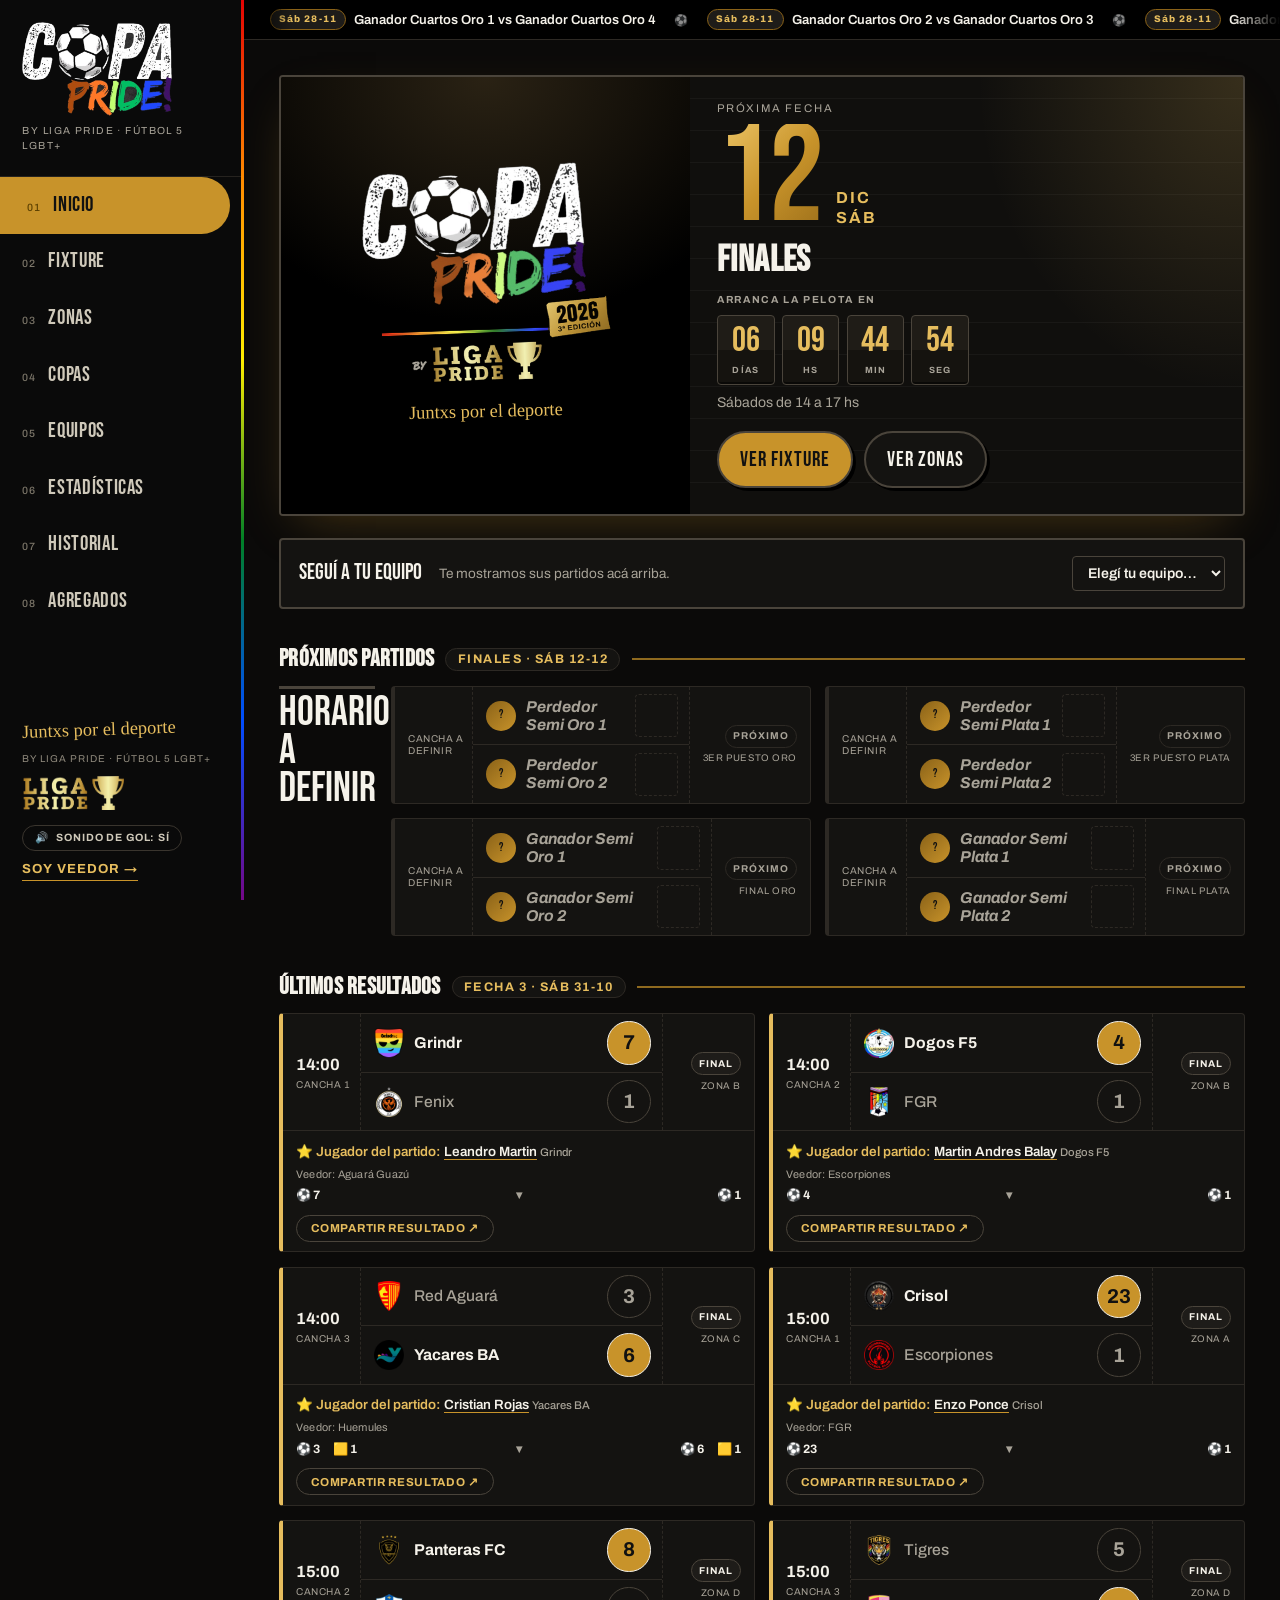
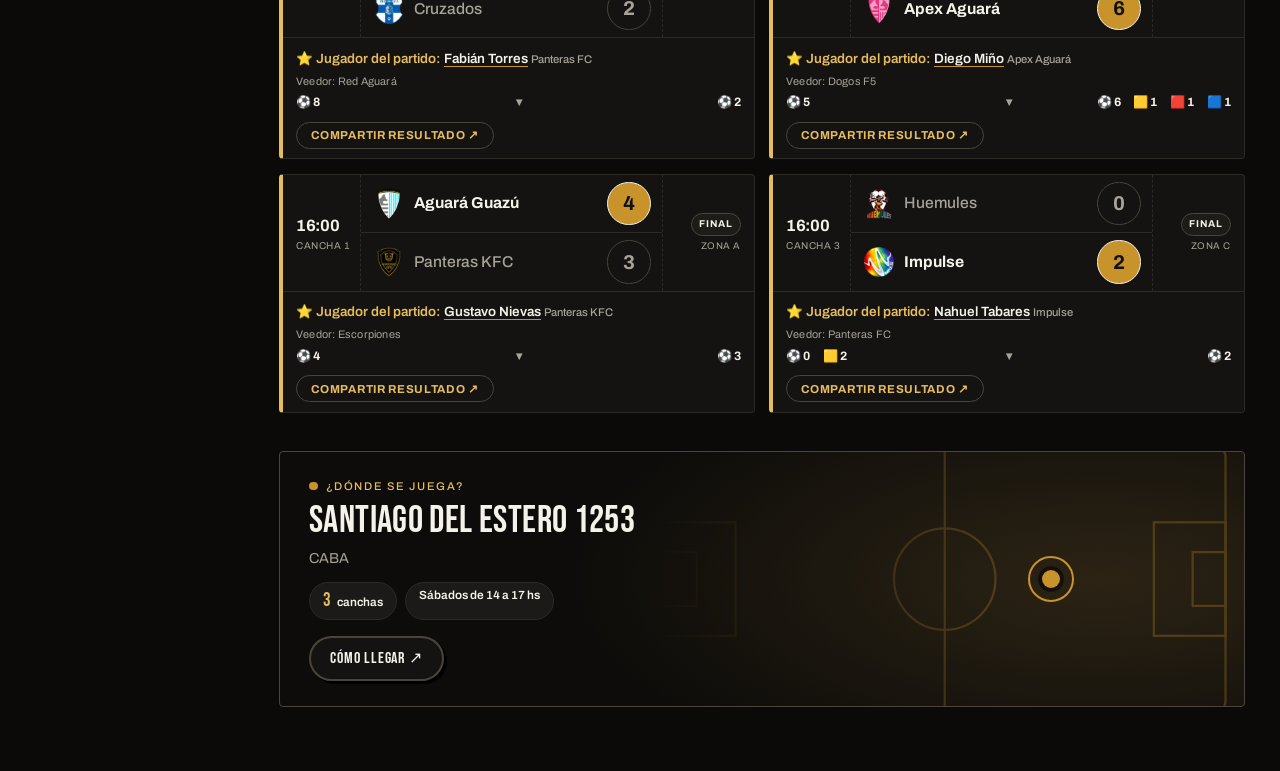
==== index.html @ 190b1dfc "Mejoras: próximos partidos en inicio, ranking general, buscador, suspendidos en el partido, accesos " ====
<!doctype html>
<html lang="es">
<head>
  <meta charset="utf-8">
  <meta name="viewport" content="width=device-width, initial-scale=1">
  <meta name="theme-color" content="#0a0a0a">
  <meta name="description" content="Fixture, resultados en vivo, zonas, cruces de Copa Oro y Copa Plata y estadísticas de la Copa Pride 2026. Juntxs por el deporte.">
  <meta property="og:type" content="website">
  <meta property="og:site_name" content="Liga Pride">
  <meta property="og:title" content="Copa Pride 2026 · Fixture y resultados en vivo">
  <meta property="og:description" content="Fixture, resultados en vivo, zonas, cruces y estadísticas. Juntxs por el deporte.">
  <meta property="og:url" content="https://copapride.github.io/copa-pride/">
  <meta property="og:image" content="https://copapride.github.io/copa-pride/img/compartir.jpg">
  <meta property="og:image:width" content="1200">
  <meta property="og:image:height" content="630">
  <meta property="og:locale" content="es_AR">
  <meta name="twitter:card" content="summary_large_image">
  <link rel="manifest" href="manifest.webmanifest">
  <link rel="apple-touch-icon" href="img/icono-180.png">
  <meta name="apple-mobile-web-app-title" content="Copa Pride">
  <title>Copa Pride 2026</title>
  <link rel="preconnect" href="https://fonts.googleapis.com">
  <link rel="preconnect" href="https://fonts.gstatic.com" crossorigin>
  <link href="https://fonts.googleapis.com/css2?family=Anton&family=Archivo:wght@400;600;700&family=Permanent+Marker&family=Bebas+Neue&display=swap" rel="stylesheet">
  <link rel="icon" type="image/png" href="img/logo.png">
  <link rel="stylesheet" href="intro.css?v=1794446113">
  <link rel="stylesheet" href="style.css?v=1794446113">
</head>
<body>
  <!-- Intro con el logo: la pelota cae entre la C y la P, rebota dos veces y festeja; se va sola o con un toque -->
  <div id="intro" aria-hidden="true">
    <div class="intro-in">
      <div class="intro-logo"><div class="il-wrap"><img class="il-base" src="img/logo-copa-sinpelota.png" alt=""><img class="il-ball" src="img/pelota-copa.png" alt=""><span class="il-rebote"></span><span class="il-confeti" id="ilConfeti"></span></div></div>
    </div>
  </div>
  <script src="intro.js"></script>
  <!-- Si ves este cartel, es porque faltan archivos. Se oculta solo cuando todo carga bien. -->
  <div id="falta" style="background:#fff3cd;color:#3b2f00;padding:16px;font:16px/1.4 Arial,sans-serif;border-bottom:3px solid #c8932a">
    <b>Faltan archivos de la página.</b><br>
    Si abriste <code>index.html</code> desde adentro del .zip, no funciona: Windows solo saca ese archivo suelto.<br>
    Hacé clic derecho en el .zip → <b>Extraer todo…</b>, y abrí <code>index.html</code> desde la carpeta extraída
    (tienen que estar juntos <code>index.html</code>, <code>style.css</code>, <code>app.js</code> y <code>data.js</code>).
  </div>

  <div class="shell">
    <aside class="rail">
      <a class="logo" href="#/inicio">
        <img class="logo-img" src="img/logo.png" alt="Copa Pride">
        <span class="logo-txt"><span class="logo-t" id="logoTitulo" hidden></span><span class="logo-s" id="logoSub"></span></span>
      </a>
      <nav id="nav" class="nav">
        <a href="#/inicio" data-p="inicio">Inicio</a>
        <a href="#/fixture" data-p="fixture">Fixture</a>
        <a href="#/zonas" data-p="zonas">Zonas</a>
        <a href="#/copas" data-p="copas">Copas</a>
        <a href="#/equipos" data-p="equipos">Equipos</a>
        <a href="#/estadisticas" data-p="estadisticas">Estadísticas</a>
        <a href="#/historial" data-p="historial">Historial</a>
        <a href="#/agregados" data-p="agregados">Agregados</a>
      </nav>
      <div class="rail-pie"><b id="pieLema"></b><span id="pieSub"></span><img src="img/liga-pride.png" alt="Liga Pride" style="height:34px;width:auto;align-self:flex-start"><div class="rail-bt"><button type="button" class="snd" id="snd"><i>🔊</i><span>Sonido de gol: sí</span></button><a class="soy-veedor" href="veedor.html">Soy veedor →</a></div></div>
    </aside>

    <div class="main">
      <header class="mtop"><a href="#/inicio"><img src="img/logo.png" alt="Copa Pride"></a><b>Juntxs por el deporte</b></header>
      <div id="ticker" class="ticker" hidden aria-label="Resultados"></div>
      <div id="aviso" class="aviso" hidden>DATOS DE EJEMPLO · reemplazalos en data.js</div>
      <main id="app" class="wrap"></main>
    </div>
  </div>

  <nav id="tabbar" class="tabbar" aria-label="Secciones">
    <a href="#/inicio" data-p="inicio"><svg viewBox="0 0 24 24"><path d="M3 11l9-8 9 8M5 10v10h14V10"/></svg>Inicio</a>
    <a href="#/fixture" data-p="fixture"><svg viewBox="0 0 24 24"><rect x="3" y="5" width="18" height="16"/><path d="M3 10h18M8 3v4M16 3v4"/></svg>Fixture</a>
    <a href="#/zonas" data-p="zonas"><svg viewBox="0 0 24 24"><path d="M3 5h18M3 12h18M3 19h18M8 5v14"/></svg>Zonas</a>
    <a href="#/copas" data-p="copas"><svg viewBox="0 0 24 24"><path d="M7 4h10v5a5 5 0 0 1-10 0zM7 6H3v2a3 3 0 0 0 4 2M17 6h4v2a3 3 0 0 1-4 2M12 14v4M8 21h8"/></svg>Copas</a>
    <details id="mas" data-mas="1"><summary><svg viewBox="0 0 24 24"><circle cx="5" cy="12" r="1.5"/><circle cx="12" cy="12" r="1.5"/><circle cx="19" cy="12" r="1.5"/></svg>Más</summary>
      <div class="mas-panel">
        <a href="#/equipos" data-p="equipos">Equipos</a>
        <a href="#/estadisticas" data-p="estadisticas">Estadísticas</a>
        <a href="#/historial" data-p="historial">Historial</a>
        <a href="#/agregados" data-p="agregados">Agregados</a>
        <button type="button" class="snd" id="snd2"><i>🔊</i><span>Sonido de gol: sí</span></button>
        <a class="soy-veedor" href="veedor.html">Soy veedor →</a>
      </div>
    </details>
  </nav>

  <script src="data.js?v=1794446113"></script>
  <script src="mascotas.js?v=1794446113"></script>
  <script src="app.js?v=1794446113"></script>
</body>
</html>
---- intro.css ----
/* Intro con la pelota que rebota (se mantiene igual) */
:root{--grano:none;--orgullo:linear-gradient(90deg,#e40303,#ff8c00,#ffed00,#008026,#004dff,#750787);--marcador:"Permanent Marker","Brush Script MT",cursive;--gris:#a8a398}
#intro::after{display:none}
/* ---- Intro con el logo ---- */
#intro{position:fixed;inset:0;z-index:200;background:#0b0a09;display:flex;align-items:center;justify-content:center;animation:introSale .55s ease 2.7s forwards;cursor:pointer}
.intro-in{display:flex;flex-direction:column;align-items:center;gap:1.3rem;padding:1rem}
.intro-logo{position:relative;padding-bottom:1.6rem}
.intro-logo .sello{right:-10%;bottom:-12%;animation:introSello .55s cubic-bezier(.2,1.5,.4,1) 1s both}
@keyframes introSello{from{opacity:0;transform:scale(1.7) rotate(-14deg)}to{opacity:1;transform:rotate(-5deg)}}
.intro-in .intro-logo img{width:min(78vw,420px);height:auto;animation:introLogo .9s cubic-bezier(.2,1.4,.4,1) both;filter:drop-shadow(0 12px 30px rgba(0,0,0,.7))}
.intro-barra{display:block;width:min(70vw,360px);height:5px;background:var(--orgullo);transform-origin:left;animation:introBarra .8s ease .55s both}
.intro-by{display:flex;align-items:center;gap:.8rem;animation:introBy .7s ease 1.1s both}
.intro-by span{font-family:var(--marcador);font-size:1.6rem;color:var(--gris)}
.intro-in .intro-by img{width:auto;height:min(15vw,70px);animation:none;filter:none}
@keyframes introBy{from{opacity:0;transform:translateY(10px)}to{opacity:1;transform:none}}
@keyframes introLogo{from{opacity:0;transform:scale(.7) rotate(-8deg)}to{opacity:1;transform:scale(1) rotate(-2deg)}}
@keyframes introBarra{from{transform:scaleX(0)}to{transform:scaleX(1)}}
@keyframes introSale{to{opacity:0;visibility:hidden}}
/* ===== Intro con pelota que cae y rebota ===== */
.intro-logo{padding-bottom:1.6rem}
.il-wrap{position:relative;width:min(78vw,420px);transform:rotate(-2deg)}
.intro-in .intro-logo .il-base{display:block;width:100%;height:auto;animation:ilBase .6s cubic-bezier(.2,1.2,.4,1) both;filter:drop-shadow(0 12px 30px rgba(0,0,0,.7))}
.intro-in .intro-logo .il-ball{position:absolute;left:22.46%;top:2.33%;width:35.87%;height:auto;transform-origin:50% 100%;animation:ilBola 1.8s linear .5s both;z-index:2;filter:drop-shadow(0 6px 10px rgba(0,0,0,.5))}
.intro-in .il-wrap img{animation-fill-mode:both}
.il-rebote{position:absolute;left:30%;top:84%;width:20%;height:5%;border-radius:50%;background:rgba(0,0,0,.45);filter:blur(5px);opacity:0;animation:ilSombra 1.8s linear .5s both}
@keyframes ilBase{from{opacity:0;transform:scale(.8)}to{opacity:1;transform:none}}
/* cae y hace poing, poing, poing (cada rebote mas bajo) */
@keyframes ilBola{
  0%{transform:translateY(-330%);animation-timing-function:cubic-bezier(.55,0,1,.45)}
  30.5%{transform:translateY(0) scale(1,1);animation-timing-function:linear}
  32%{transform:translateY(0) scale(1.14,.86);animation-timing-function:cubic-bezier(0,.55,.45,1)}
  47.2%{transform:translateY(-100%) scale(1,1);animation-timing-function:cubic-bezier(.55,0,1,.45)}
  63.9%{transform:translateY(0) scale(1,1);animation-timing-function:linear}
  65.2%{transform:translateY(0) scale(1.1,.9);animation-timing-function:cubic-bezier(0,.55,.45,1)}
  75%{transform:translateY(-45%) scale(1,1);animation-timing-function:cubic-bezier(.55,0,1,.45)}
  86.1%{transform:translateY(0) scale(1,1);animation-timing-function:linear}
  87.2%{transform:translateY(0) scale(1.07,.93);animation-timing-function:cubic-bezier(0,.55,.45,1)}
  93.1%{transform:translateY(-18%) scale(1,1);animation-timing-function:cubic-bezier(.55,0,1,.45)}
  99%{transform:translateY(0) scale(1,1);animation-timing-function:ease-out}
  100%{transform:translateY(0) scale(1.03,.97)}
}
@keyframes ilSombra{0%,25%{opacity:0;transform:scale(.3)}30.5%{opacity:.55;transform:scale(1)}47.2%{opacity:.2;transform:scale(.55)}63.9%{opacity:.5;transform:scale(1)}75%{opacity:.3;transform:scale(.8)}86.1%{opacity:.5;transform:scale(1)}93.1%{opacity:.4;transform:scale(.92)}99%,100%{opacity:.5;transform:scale(1)}}
/* confeti desde el centro de la pelota */
.il-confeti{position:absolute;left:41%;top:34%;width:0;height:0;z-index:3;pointer-events:none}
.il-confeti i{position:absolute;left:0;top:0;width:9px;height:14px;border-radius:2px;opacity:0;animation:ilConf 1.5s cubic-bezier(.15,.7,.3,1) both}
@keyframes ilConf{0%{opacity:0;transform:translate(0,0) rotate(0) scale(.4)}12%{opacity:1}100%{opacity:0;transform:translate(var(--dx),calc(var(--dy) + 90px)) rotate(var(--r)) scale(1)}}
/* destello al quedar quieta la pelota */
.il-wrap::after{content:"";position:absolute;left:12%;top:-12%;width:60%;height:100%;border-radius:50%;background:radial-gradient(circle,rgba(255,235,170,.55),transparent 62%);opacity:0;animation:ilFlash .9s ease 2.4s both;pointer-events:none;z-index:1}
@keyframes ilFlash{0%{opacity:0;transform:scale(.5)}25%{opacity:1}100%{opacity:0;transform:scale(1.4)}}
/* tiempos nuevos del resto de la intro */
#intro{animation:introSale .6s ease 5.4s forwards}
.intro-logo .sello{animation:introSello .55s cubic-bezier(.2,1.5,.4,1) 2.5s both}
.intro-barra{animation:introBarra .7s ease 2.4s both}
.intro-by{animation:introBy .7s ease 2.85s both}
#intro.sin-mov .intro-logo .il-ball,#intro.sin-mov .intro-logo .il-base,#intro.sin-mov .il-rebote{animation:none;opacity:1}
#intro.sin-mov .il-rebote,#intro.sin-mov .il-confeti{display:none}
/* ===== Logo nuevo (trae el sello 2026 y "by Liga Pride" adentro) ===== */
.il-wrap{width:min(72vw,380px)}
.intro-in .intro-logo .il-ball{left:19.53%;top:4.52%;width:33.73%}
.il-rebote{display:none}
.il-confeti{left:36.4%;top:23%}
.il-wrap::after{left:2%;top:-8%;width:68%;height:62%}
.il-wrap{width:min(84vw,440px)}
---- style.css ----
/* =====================================================================
   COPA PRIDE · estilos
   Idea: LA PLANILLA. La página se ve como la planilla de juego que llenan
   los veedores: papel, tinta, renglones, casilleros y goles en palitos.
   Menú lateral negro con la banda Pride (celu: barra de pestañas abajo).
   Modo claro (papel) por defecto; "Modo noche" con el botón del menú.
   ===================================================================== */
:root{
  --papel:#0b0a09;
  --hoja:#141311;
  --hoja-2:#1e1c19;
  --tinta:#f5f2ea;
  --tinta-2:#a8a398;
  --linea:#2d2924;
  --borde:#4a443b;
  --oro:#c8932a;
  --oro-t:#e6bd5e;
  --oro-osc:#8a6218;
  --vivo:#e5342c;
  --plata:#c9ccd1;
  --negro:#0b0a09;--negro-2:#141311;--negro-3:#1e1c19;
  --oro-claro:#e6bd5e;--blanco:#f5f2ea;--gris:#a8a398;
  --oro-grad:linear-gradient(135deg,#ecc566 0%,#c8932a 52%,#9c6f1a 100%);
  --orgullo:linear-gradient(90deg,#e40303,#ff8c00,#ffed00,#008026,#004dff,#750787);
  --orgullo-v:linear-gradient(180deg,#e40303,#ff8c00,#ffed00,#008026,#004dff,#750787);
  --display:'Bebas Neue','Anton','Arial Narrow',Impact,sans-serif;
  --texto:'Archivo','Helvetica Neue',Arial,sans-serif;
  --mono:'Archivo','Helvetica Neue',Arial,sans-serif;
  --marcador:'Permanent Marker','Brush Script MT',cursive;
  --riel:244px;
  color-scheme:dark;
}
*{box-sizing:border-box;margin:0;padding:0}
html{scroll-behavior:smooth;background:var(--papel)}
body{font-variant-numeric:tabular-nums}
body{background:var(--papel);color:var(--tinta);font-family:var(--texto);font-size:15px;line-height:1.45;-webkit-font-smoothing:antialiased;min-height:100vh}
a{color:inherit;text-decoration:none}
button{font-family:inherit;color:inherit}
ol,ul{list-style:none}
h1,h2,h3,h4{font-family:var(--display);font-weight:400;text-transform:uppercase;letter-spacing:.01em;line-height:1}
:focus-visible{outline:3px solid var(--oro);outline-offset:2px}
::selection{background:var(--oro);color:#111}

/* ---------- Estructura: riel lateral negro + hoja ---------- */
.shell{display:grid;grid-template-columns:var(--riel) minmax(0,1fr);min-height:100vh}
.rail{position:sticky;top:0;height:100vh;background:#0a0a0a;color:#f1ede1;display:flex;flex-direction:column;gap:1.4rem;padding:1.4rem 0 1.2rem;overflow-y:auto}
.rail::after{content:"";position:absolute;top:0;right:0;bottom:0;width:3px;background:var(--orgullo-v)}
.logo{display:block;padding:0 1.4rem}
.logo-img{display:block;width:100%;max-width:150px;height:auto}
.logo-s{display:block;margin-top:.55rem;font-family:var(--mono);font-size:.64rem;letter-spacing:.14em;text-transform:uppercase;color:#a8a398}
.nav{display:flex;flex-direction:column;counter-reset:n;border-top:1px solid #26231f}
.nav a{counter-increment:n;display:flex;align-items:baseline;gap:.8rem;padding:.78rem 1.4rem;border-bottom:1px solid #26231f;font-family:var(--display);font-weight:400;font-size:1.32rem;text-transform:uppercase;letter-spacing:.03em;color:#cfc9ba;transition:background .15s,color .15s,padding .15s}
.nav a::before{content:counter(n,decimal-leading-zero);font-family:var(--mono);font-weight:500;font-size:.66rem;letter-spacing:.06em;color:#7d776a}
.nav a:hover{color:#fff;padding-left:1.7rem}
.nav a.on{background:var(--oro);color:#111;padding-left:1.7rem}
.nav a.on::before{color:#5a3f00}
.rail-pie{margin-top:auto;display:flex;flex-direction:column;gap:.6rem;padding:0 1.4rem}
.rail-pie b{font-family:var(--marcador);font-weight:400;font-size:1.15rem;line-height:1.1;color:#e6bd5e;transform:rotate(-2deg);transform-origin:left;display:block}
.rail-pie>span{font-family:var(--mono);font-size:.62rem;letter-spacing:.1em;color:#8f897c;text-transform:uppercase}
.rail-pie img{filter:none}
.rail-bt{display:flex;flex-direction:column;gap:.5rem;align-items:flex-start;margin-top:.3rem}
.tema{display:inline-flex;align-items:center;gap:.55rem;background:none;border:1px solid #3a352e;color:#cfc9ba;padding:.4rem .7rem;font-family:var(--mono);font-size:.66rem;letter-spacing:.08em;text-transform:uppercase;cursor:pointer}
.tema:hover{border-color:var(--oro);color:#fff}
.tema i{width:.8rem;height:.8rem;border-radius:50%;border:2px solid currentColor;background:linear-gradient(90deg,currentColor 50%,transparent 50%)}
.soy-veedor{font-family:var(--mono);font-size:.66rem;letter-spacing:.1em;text-transform:uppercase;color:#8f897c;border-bottom:1px dashed #4a453d;padding-bottom:1px}
.soy-veedor:hover{color:#e6bd5e;border-color:var(--oro)}

.main{min-width:0}
.mtop{display:none}
.aviso{background:var(--oro);color:#111;font-family:var(--mono);font-size:.72rem;letter-spacing:.08em;text-align:center;padding:.4rem}
.wrap{max-width:1060px;margin:0 auto;padding:2.2rem 2.2rem 4rem}
#falta{display:block}

/* ---------- Títulos ---------- */
.kicker{font-family:var(--mono);font-size:.7rem;font-weight:500;letter-spacing:.14em;text-transform:uppercase;color:var(--oro-t);display:flex;align-items:center;gap:.5rem}
.kicker::before{content:"";width:.55rem;height:.55rem;background:var(--oro);display:inline-block}
.titulo-pag{font-size:clamp(2.8rem,6vw,4.4rem);font-weight:900;margin:.3rem 0 1.4rem;position:relative;padding-bottom:.9rem}
.titulo-pag::after{content:"";position:absolute;left:0;bottom:0;width:84px;height:6px;background:var(--orgullo)}
.titulo-sec{font-size:1.5rem;font-weight:900;margin:2.4rem 0 .9rem;display:flex;align-items:center;gap:.7rem}
.titulo-sec::after{content:"";flex:1;height:2px;background:var(--oro);opacity:.7}
.vacio{border:1.5px dashed var(--linea);color:var(--tinta-2);padding:1.4rem;text-align:center;font-family:var(--mono);font-size:.78rem}
.vacio-txt{color:var(--tinta-2);font-size:.82rem}

/* ---------- Controles ---------- */
.btn{display:inline-block;background:var(--oro);color:#111;font-family:var(--display);font-weight:400;font-size:1.3rem;text-transform:uppercase;letter-spacing:.05em;padding:.7rem 1.3rem;border:2px solid var(--borde);box-shadow:3px 3px 0 #000;transition:transform .12s,box-shadow .12s;cursor:pointer}
.btn:hover{transform:translate(-1px,-1px);box-shadow:5px 5px 0 #000}
.btn.sec{background:var(--hoja);color:var(--tinta)}
.link-oro{font-family:var(--mono);font-size:.76rem;font-weight:700;letter-spacing:.06em;text-transform:uppercase;color:var(--oro-t);white-space:nowrap}
.ctrl{display:flex;flex-wrap:wrap;gap:.8rem 1.2rem;align-items:center;margin-bottom:1.4rem}
.filtros{display:flex;flex-wrap:wrap;gap:.45rem}
.chip{background:var(--hoja);border:1.5px solid var(--borde);color:var(--tinta);font-family:var(--mono);font-size:.76rem;font-weight:700;letter-spacing:.04em;text-transform:uppercase;padding:.5rem .85rem;cursor:pointer}
.chip:hover{background:var(--hoja-2)}
.chip.on{background:var(--oro);color:#111;box-shadow:inset 0 -4px 0 var(--oro)}
.seg{display:inline-flex;border:1.5px solid var(--borde)}
.seg button{background:var(--hoja);border:0;padding:.5rem .9rem;font-family:var(--mono);font-size:.74rem;font-weight:700;letter-spacing:.04em;text-transform:uppercase;cursor:pointer}
.seg button+button{border-left:1.5px solid var(--borde)}
.seg button.on{background:var(--oro);color:#111}
.sel{background:var(--hoja);color:var(--tinta);border:1.5px solid var(--borde);padding:.5rem .7rem;font-family:var(--texto);font-size:.88rem;font-weight:600;max-width:100%}

/* ---------- Escudos / iniciales ---------- */
.badge{width:34px;height:34px;flex:0 0 auto;object-fit:cover;display:inline-flex;align-items:center;justify-content:center;background:linear-gradient(135deg,var(--oro-osc),var(--oro));color:#111;font-family:var(--display);font-weight:400;font-size:.9rem;letter-spacing:.03em;border-radius:50%}
img.badge{object-fit:contain;border-radius:0;background:transparent}
.badge.chico{width:30px;height:30px;font-size:.72rem}
.badge.med{width:46px;height:46px;font-size:1.05rem}
.badge.grande{width:84px;height:84px;font-size:1.7rem}
.badge.vacio-b{background:var(--hoja-2);color:var(--tinta-2);border:1.5px dashed var(--linea)}
.cabeza{font-family:var(--mono);font-size:.62rem;font-weight:700;color:var(--oro-t);margin-left:.3rem;white-space:nowrap}
.pais{font-family:var(--mono);font-size:.6rem;color:var(--tinta-2);margin-left:.3rem;letter-spacing:.06em}
.tbd{color:var(--tinta-2);font-style:italic;font-weight:500}

/* ---------- Inicio: cabecera de planilla ---------- */
.cab{display:grid;grid-template-columns:minmax(0,.85fr) minmax(0,1.15fr);border:2px solid var(--borde);background:var(--hoja)}
.cab-marca{background:#000;color:#e6bd5e;padding:1.6rem 1.4rem 1.8rem;display:flex;flex-direction:column;align-items:center;justify-content:center;gap:1rem;position:relative}

.cab-marca img{width:100%;max-width:250px;height:auto;transform:rotate(-2deg)}
.cab-marca p{font-family:var(--marcador);font-size:1.15rem;text-align:center;transform:rotate(-1.5deg)}
.cab-fecha{padding:1.4rem 1.7rem 1.6rem;display:flex;flex-direction:column;gap:.5rem;background:repeating-linear-gradient(0deg,transparent 0 31px,var(--linea) 31px 32px)}
.cab-fecha .k{font-family:var(--mono);font-size:.7rem;letter-spacing:.16em;text-transform:uppercase;color:var(--tinta-2);background:var(--hoja);align-self:flex-start;padding-right:.5rem}
.cab-num{display:flex;align-items:flex-end;gap:.9rem;background:var(--hoja);align-self:flex-start;padding-right:.8rem}
.cab-num b{font-family:var(--display);font-weight:400;font-size:clamp(5.6rem,11vw,8.6rem);line-height:.8;letter-spacing:-.02em}
.cab-num span{font-family:var(--mono);font-weight:700;font-size:1rem;line-height:1.25;letter-spacing:.12em;color:var(--oro-t);padding-bottom:.4rem}
.cab-fecha h2{font-size:2.3rem;font-weight:900;background:var(--hoja);align-self:flex-start;padding-right:.6rem}
.cab-cuenta{font-family:var(--mono);font-weight:700;font-size:.9rem;background:var(--oro);color:#111;align-self:flex-start;padding:.2rem .6rem}
.cab-hs{font-size:.88rem;color:var(--tinta-2);background:var(--hoja);align-self:flex-start;padding-right:.5rem}
.hero-cta{display:flex;flex-wrap:wrap;gap:.7rem;margin-top:.6rem}

/* ---------- Seguí a tu equipo ---------- */
.mi{margin-top:1.4rem;border:2px solid var(--borde);background:var(--hoja);padding:1rem 1.1rem}
.mi-cab{display:flex;justify-content:space-between;align-items:center;gap:1rem;flex-wrap:wrap;margin-bottom:.9rem}
.mi-cab a{display:flex;align-items:center;gap:.8rem}
.mi-cab small{display:block;font-family:var(--mono);font-size:.62rem;letter-spacing:.14em;text-transform:uppercase;color:var(--oro-t)}
.mi-cab b{font-family:var(--display);font-weight:400;font-size:1.7rem;text-transform:uppercase;line-height:1}
.mi.vacio-mi label{display:flex;align-items:center;gap:.6rem 1.1rem;flex-wrap:wrap}
.mi.vacio-mi b{font-family:var(--display);font-weight:400;font-size:1.4rem;text-transform:uppercase}
.mi.vacio-mi span{color:var(--tinta-2);font-size:.85rem;flex:1;min-width:160px}

/* ---------- Partido: renglón de planilla ---------- */
.res-grid{display:grid;grid-template-columns:repeat(auto-fill,minmax(440px,1fr));gap:.9rem}
.mt{display:grid;grid-template-columns:78px minmax(0,1fr) auto;align-items:stretch;background:var(--hoja);border:1.5px solid var(--borde);border-left-width:6px;position:relative}
.mt.fin{border-left-color:var(--oro)}
.mt:not(.fin):not(.live){border-left-color:var(--linea);border-left-style:solid}
.mt.live{border-left-color:var(--vivo);box-shadow:0 0 0 2px rgba(214,35,29,.25)}
.mt-meta{display:flex;flex-direction:column;justify-content:center;gap:.15rem;padding:.65rem .5rem .65rem .8rem;border-right:1px dashed var(--linea)}
.mt-meta b{font-family:var(--mono);font-weight:700;font-size:1.02rem;letter-spacing:-.02em}
.mt-meta span{font-family:var(--mono);font-size:.62rem;letter-spacing:.06em;text-transform:uppercase;color:var(--tinta-2);line-height:1.2}
.mt-body{display:flex;flex-direction:column;min-width:0}
.mt-eq{display:flex;align-items:center;gap:.6rem;padding:.45rem .7rem .45rem .8rem;min-width:0}
.mt-eq+.mt-eq{border-top:1px solid var(--linea)}
.mt-eq .n{flex:1;min-width:0;font-weight:700;font-size:.98rem;line-height:1.15;overflow-wrap:anywhere}
.mt-eq:hover .n{text-decoration:underline;text-decoration-thickness:2px;text-underline-offset:3px}
.mt-eq.pierde .n{font-weight:500;color:var(--tinta-2)}
.gl{flex:0 0 auto;min-width:2.5rem;height:2.4rem;padding:0 .4rem;border:1.5px solid var(--borde);display:inline-flex;align-items:center;justify-content:center;font-family:var(--mono);font-weight:700;font-size:1.3rem;background:var(--hoja)}
.gl i{font-size:.62rem;font-style:normal;margin-left:.2rem;color:var(--tinta-2)}
.gl.vacio{border-style:dashed;border-color:var(--linea)}
.gana .gl{background:var(--oro);color:#111;border-color:var(--tinta)}
.pierde .gl{color:var(--tinta-2)}
.mt-estado{display:flex;flex-direction:column;align-items:flex-end;justify-content:center;gap:.35rem;padding:.6rem .8rem;border-left:1px dashed var(--linea);min-width:92px}
.mt-estado small{font-family:var(--mono);font-size:.6rem;letter-spacing:.06em;text-transform:uppercase;color:var(--tinta-2);text-align:right;line-height:1.2}
.tag{font-family:var(--mono);font-size:.62rem;font-weight:700;letter-spacing:.1em;padding:.2rem .45rem;background:var(--hoja-2);color:var(--tinta);border:1px solid var(--borde);white-space:nowrap}
.tag.pend{background:transparent;color:var(--tinta-2);border:1px solid var(--linea)}
.tag.vivo{background:var(--vivo);color:#fff;display:inline-flex;align-items:center;gap:.35rem}
.tag.vivo i{width:.5rem;height:.5rem;border-radius:50%;background:#fff;animation:pulso 1.1s infinite}
@keyframes pulso{0%,100%{opacity:1;transform:scale(1)}50%{opacity:.35;transform:scale(.7)}}
.mt-pie{grid-column:1/-1;border-top:1px solid var(--linea);padding:.4rem .8rem .5rem}
.veedor{font-family:var(--mono);font-size:.68rem;color:var(--tinta-2);letter-spacing:.02em;padding:.1rem 0}
.v-eq{color:var(--oro-t)}
.mt-pie details summary{cursor:pointer;display:flex;gap:.9rem;align-items:center;font-family:var(--mono);font-size:.76rem;font-weight:700;list-style:none;padding:.2rem 0}
.mt-pie details summary::-webkit-details-marker{display:none}
.mt-pie details .chev{transition:transform .15s;color:var(--tinta-2)}
.mt-pie details summary{justify-content:space-between}
.mt-pie .sm{display:flex;gap:.8rem;min-width:0;flex:1}
.mt-pie .sm-v{justify-content:flex-end}
.pal-s .pal{max-width:none;color:var(--oro-t)}
.pal-s s{height:.95rem;width:2px}
.pal-s .g,.pal-s .g5{gap:2px}
.pal-s .pal{gap:.1rem .4rem}
.det-v .pal{flex-direction:row}
.mt-pie details[open] .chev{transform:rotate(180deg)}
.det{display:flex;flex-direction:column;gap:.15rem;padding:.4rem 0 .2rem;font-size:.86rem}
.det small{color:var(--tinta-2);font-family:var(--mono);font-size:.68rem}

.det2{display:grid;grid-template-columns:1fr 1fr;gap:0 1rem;padding:.5rem 0 .2rem}
.det2 ul{display:flex;flex-direction:column;gap:.2rem;min-width:0}
.det2 li{display:flex;align-items:baseline;gap:.4rem;font-size:.86rem;line-height:1.25}
.det2 .nm{min-width:0;overflow-wrap:anywhere}
.det2 .x{font-family:var(--display);color:var(--oro-t);font-size:1.1rem}
.det-v{border-left:1px dashed var(--linea);padding-left:1rem}
.det-v li{flex-direction:row-reverse;text-align:right}
.det-pen{margin-top:.4rem;padding-top:.4rem;border-top:1px dashed var(--linea);font-size:.8rem;color:var(--tinta-2)}
.det2 small{color:var(--tinta-2);font-size:.7rem}
/* ---------- Palitos de gol ---------- */
.pal{display:inline-flex;flex-wrap:wrap;justify-content:flex-end;align-items:center;gap:.2rem .55rem;color:var(--tinta);max-width:11rem}
.pal0{color:var(--tinta-2);font-family:var(--mono)}
.pal .g,.pal .g5{position:relative;display:inline-flex;gap:3px;align-items:center}
.pal s{display:block;width:3px;height:1.35rem;background:currentColor;border-radius:1px;text-decoration:none}
.pal .g5::after{content:"";position:absolute;left:-4px;right:-4px;top:50%;height:3px;background:var(--oro-t);border-radius:2px;transform:rotate(-26deg)}
.pal em{font-family:var(--mono);font-size:.7rem;font-style:normal;font-weight:700;color:var(--tinta-2)}

/* ---------- Inicio: campeones, sede ---------- */
.camp-grid{display:grid;grid-template-columns:repeat(auto-fill,minmax(250px,1fr));gap:.9rem}
.camp-card{display:flex;align-items:center;gap:1rem;background:var(--hoja);border:1.5px solid var(--borde);padding:1rem}
.camp-card.tbd{border-style:dashed;border-color:var(--linea)}
.camp-card h3{font-size:1.5rem;font-weight:900;margin-top:.2rem}
.camp-card .badge.grande{width:64px;height:64px}
.sede{display:flex;justify-content:space-between;align-items:center;gap:1rem;flex-wrap:wrap;margin-top:2.4rem;background:#0a0a0a;color:#f1ede1;padding:1.2rem 1.4rem;border-left:8px solid var(--oro)}
.sede .kicker{color:#e6bd5e}
.sede h3{font-size:1.7rem;font-weight:900;margin:.3rem 0 .15rem}
.sede p{color:#b7b1a3;font-size:.88rem}
.sede .link-oro{color:#e6bd5e}

/* ---------- Fixture ---------- */
.hora-blq{display:grid;grid-template-columns:96px minmax(0,1fr);gap:0 1rem;margin-bottom:1.1rem;align-items:start}
.hora-n{position:sticky;top:.8rem;border-top:3px solid var(--borde);padding-top:.35rem}
.hora-n b{font-family:var(--display);font-weight:400;font-size:2.6rem;line-height:.9}
.hora-blq .res-grid{grid-template-columns:repeat(auto-fill,minmax(400px,1fr))}
.bloque{margin-bottom:1.2rem}
.bloque .titulo-sec{margin-top:1.6rem}

/* ---------- Zonas ---------- */
.zonas-cab{display:flex;justify-content:space-between;align-items:flex-end;gap:1rem;flex-wrap:wrap}
.leyendas{display:flex;gap:1rem;flex-wrap:wrap;margin-bottom:1.5rem}
.ley{display:inline-flex;align-items:center;gap:.45rem;font-family:var(--mono);font-size:.72rem;font-weight:700;letter-spacing:.06em;text-transform:uppercase}
.ley i{width:.9rem;height:.9rem;display:inline-block}
.q-oro{--q:var(--oro)}
.q-plata{--q:var(--plata)}
i.q-oro{background:var(--oro)}
i.q-plata{background:var(--plata)}
.zonas-grid{display:grid;grid-template-columns:repeat(auto-fit,minmax(480px,1fr));gap:1.2rem}
.zona{background:var(--hoja);border:2px solid var(--borde)}
.zona-t{display:flex;align-items:center;gap:.7rem;padding:.55rem .8rem;border-bottom:2px solid var(--borde)}
.zona-t span{font-family:var(--mono);font-size:.66rem;letter-spacing:.2em;font-weight:700;color:var(--tinta-2)}
.zona-t em{font-style:normal;font-family:var(--display);font-weight:400;font-size:1.9rem;background:var(--oro);color:#111;min-width:2.2rem;text-align:center;line-height:1.15;padding:0 .4rem}
h3.zona-t{margin:1.6rem 0 .8rem;border:0;padding:0}
.zona h3.zona-t{margin:0;padding:.55rem .8rem;border-bottom:2px solid var(--borde)}
.tabla-wrap{overflow-x:auto}
table{width:100%;border-collapse:collapse;font-variant-numeric:tabular-nums}
th{font-family:var(--mono);font-size:.62rem;letter-spacing:.1em;text-transform:uppercase;color:var(--tinta-2);padding:.4rem .35rem;text-align:center;border-bottom:1px solid var(--borde);font-weight:700}
td{padding:.5rem .35rem;text-align:center;font-family:var(--mono);font-size:.84rem;border-bottom:1px solid var(--linea)}
tr:last-child td{border-bottom:0}
th.izq,td.izq{text-align:left}
td.pos{font-weight:700;border-left:5px solid transparent;width:2rem}
td.pos.q-oro,td.pos.q-plata{border-left-color:var(--q)}
.celda-eq{display:inline-flex;align-items:center;gap:.55rem;font-family:var(--texto);font-weight:700;font-size:.92rem}
.celda-eq:hover span{text-decoration:underline}
td.pts{font-weight:700;font-size:1rem;background:var(--hoja-2)}
.leyenda{margin-top:1.1rem;font-family:var(--mono);font-size:.7rem;color:var(--tinta-2);line-height:1.55;border-left:3px solid var(--oro);padding-left:.8rem}

/* ---------- Copas (llaves) ---------- */
.bracket{display:flex;gap:1.8rem;overflow-x:auto;padding:.4rem .2rem 1rem}
.rcol{flex:0 0 225px;display:flex;flex-direction:column}
.rcol>h3{font-family:var(--mono);font-size:.7rem;font-weight:700;letter-spacing:.14em;color:var(--tinta-2);padding-bottom:.45rem;margin-bottom:.8rem;border-bottom:2px solid var(--borde)}
.rcruces{display:flex;flex-direction:column;justify-content:space-around;gap:1rem;flex:1}
.celda.cruce{background:var(--hoja);border:1.5px solid var(--borde);position:relative}
.cruce::after{content:"";position:absolute;left:100%;top:50%;width:1.1rem;height:2px;background:var(--tinta)}
.rcol:last-child .cruce::after,.rcol:last-child .campeon::after{display:none}
.res-top{display:flex;justify-content:space-between;align-items:center;padding:.3rem .6rem;background:var(--hoja-2);border-bottom:1px solid var(--linea);font-family:var(--mono);font-size:.62rem;letter-spacing:.08em;text-transform:uppercase;color:var(--tinta-2)}
.fe{display:flex;align-items:center;gap:.5rem;padding:.4rem .6rem;min-width:0}
.fe+.fe{border-top:1px solid var(--linea)}
.fe .n{flex:1;min-width:0;font-weight:700;font-size:.9rem;line-height:1.15}
.fe.pierde .n{font-weight:500;color:var(--tinta-2)}
.fe .gl{min-width:2rem;height:2rem;font-size:1.05rem}
.cruce .veedor{padding:.3rem .6rem;border-top:1px dashed var(--linea)}
.campeon{display:flex;flex-direction:column;align-items:center;gap:.5rem;text-align:center;border:2px solid var(--borde);background:var(--oro);color:#111;padding:1.2rem .8rem}
.campeon.tbd{background:var(--hoja);border-style:dashed;border-color:var(--linea);color:var(--tinta-2)}
.campeon h3{font-size:1.7rem;font-weight:900}
.copa-ico{font-size:1.8rem}

/* ---------- Equipos / jugadores ---------- */
.grid{display:grid;grid-template-columns:repeat(auto-fill,minmax(175px,1fr));gap:.8rem;margin-bottom:.4rem}
.tarjeta{display:flex;flex-direction:column;align-items:center;text-align:center;gap:.2rem;padding:1.1rem .7rem;background:var(--hoja);border:1.5px solid var(--borde);transition:transform .12s,box-shadow .12s}
.tarjeta:hover{transform:translate(-2px,-2px);box-shadow:4px 4px 0 var(--oro)}
.tarjeta .badge{margin:0 auto .5rem}
.tarjeta h3{font-size:1.25rem;font-weight:900}
.tarjeta p{font-family:var(--mono);font-size:.64rem;letter-spacing:.04em;color:var(--tinta-2);text-transform:uppercase}
.dorsal{color:var(--oro-t);font-weight:700}
.volver{display:inline-block;font-family:var(--mono);font-size:.74rem;font-weight:700;letter-spacing:.06em;text-transform:uppercase;color:var(--tinta-2);margin-bottom:1rem}
.volver:hover{color:var(--tinta)}
.ficha{display:flex;align-items:center;gap:1.2rem;background:var(--hoja);border:2px solid var(--borde);border-left:8px solid var(--oro);padding:1rem 1.3rem}
.ficha h2{font-size:2.6rem;font-weight:900}
.ficha p{font-family:var(--mono);font-size:.76rem;color:var(--tinta-2);margin-top:.3rem;letter-spacing:.03em}
.foto{object-position:50% 30%;width:136px;height:auto;aspect-ratio:600/576;border-radius:2px;object-position:50% 50%}
.ficha .foto{width:150px}
.foto[src$=".webp"],.foto[src$=".png"]{border:0;border-radius:0;aspect-ratio:auto;width:auto;height:150px;max-width:100%;object-fit:contain;filter:drop-shadow(0 6px 10px rgba(0,0,0,.35))}
.ficha .foto[src$=".webp"],.ficha .foto[src$=".png"]{height:118px}

.card{background:var(--negro-2);border:2px solid var(--linea);padding:1.1rem 1.2rem;box-shadow:5px 5px 0 #000}
.card + .card{margin-top:1.2rem}
/* ---------- Historial ---------- */
.ed{display:grid;grid-template-columns:auto 1fr;gap:1.4rem;align-items:start;padding:1.2rem 1.4rem}
.ed-anio{font-family:var(--display);font-size:clamp(3.4rem,9vw,5.6rem);line-height:.85;color:transparent;-webkit-text-stroke:2px var(--oro-claro);writing-mode:vertical-rl;transform:rotate(180deg);letter-spacing:.04em}
.ed-cuerpo{min-width:0}
.hist-cab{display:flex;justify-content:space-between;align-items:baseline;gap:.6rem}
.hist-cab h3{font-size:1.4rem;color:var(--blanco)}
.hist-cab span{display:none}
.hf{margin-top:.9rem;padding:.6rem .7rem .7rem;border-left:6px solid var(--oro);background:linear-gradient(90deg,rgba(200,147,42,.18),rgba(200,147,42,.03))}
.hf h4{font-family:var(--display);font-weight:400;font-size:1.15rem;letter-spacing:.08em;text-transform:uppercase;color:var(--oro-claro);margin:0 0 .5rem}
.hf.plata{border-left-color:var(--plata);background:linear-gradient(90deg,rgba(201,204,209,.2),rgba(201,204,209,.04));margin-top:.7rem;padding:.45rem .55rem .5rem;max-width:88%}
.hf.plata h4{font-size:.85rem;color:#e4e7eb;margin-bottom:.35rem}
.hf.plata .hc small{color:#b9bec6;font-size:.58rem}
.hist2{display:grid;grid-template-columns:1.6fr 1fr;gap:.6rem}
.hist2.hg{grid-template-columns:1fr;margin-top:.9rem}
.hc{background:var(--negro-3);padding:.6rem .8rem;font-size:.9rem;display:flex;flex-wrap:wrap;align-items:center;gap:.15rem .6rem}
.hc small{flex-basis:100%;color:var(--oro);font-size:.65rem;letter-spacing:.14em;text-transform:uppercase;font-weight:800}
.hc .badge.chico{width:34px;height:34px}
.hc span{font-weight:700}
.hc .hq{color:var(--gris);font-style:normal;font-size:.8rem}
.hc.camp{padding:.9rem 1rem;gap:.2rem .8rem}
.hc.camp .badge.chico{width:62px;height:62px}
.hc.camp span{font-size:1.35rem;font-family:var(--display);font-weight:400;letter-spacing:.03em;text-transform:uppercase}
.hf.oro .hc.camp{box-shadow:inset 0 0 0 2px rgba(230,189,94,.55)}
.hf.plata .hc{padding:.4rem .6rem;font-size:.8rem}
.hf.plata .hc .badge.chico{width:26px;height:26px}
.hf.plata .hc.camp{padding:.5rem .7rem;box-shadow:inset 0 0 0 2px rgba(201,204,209,.5)}
.hf.plata .hc.camp .badge.chico{width:40px;height:40px}
.hf.plata .hc.camp span{font-size:1.05rem}
.nota{color:var(--gris);font-size:.76rem;margin-top:.8rem}

/* Historial: franjas Oro / Plata */
.hf{margin-top:.8rem;border-radius:12px;padding:.55rem .6rem .6rem;border-left:5px solid var(--oro);background:linear-gradient(90deg,rgba(200,147,42,.16),rgba(200,147,42,.03))}
.hf h4{font-family:var(--display);font-size:.95rem;letter-spacing:.08em;text-transform:uppercase;color:var(--oro-claro);margin:0 0 .45rem}
.hf.plata{border-left-color:var(--plata);background:linear-gradient(90deg,rgba(201,204,209,.2),rgba(201,204,209,.04))}
.hf.plata h4{color:#e4e7eb}
.hf.plata .hc small{color:#b9bec6}
.hist2{display:grid;grid-template-columns:1fr 1fr;gap:.6rem}
.hist2.hg{grid-template-columns:1fr;margin-top:.8rem}
.hc{background:var(--negro-3);border-radius:10px;padding:.6rem .75rem;font-size:.9rem;display:flex;flex-wrap:wrap;align-items:center;gap:.15rem .6rem}
.hc small{flex-basis:100%;color:var(--oro);font-size:.65rem;letter-spacing:.12em;text-transform:uppercase;font-weight:700}
.hc .badge.chico{width:34px;height:34px}
.hc span{font-weight:700}
@media (max-width:520px){.hist2{grid-template-columns:1fr}}

.hc .hq{color:var(--gris);font-style:normal;font-size:.8rem}

/* Campeón más grande que subcampeón */
.hist2{grid-template-columns:1.6fr 1fr}
.hc.camp{padding:.85rem 1rem;gap:.2rem .8rem}
.hc.camp .badge.chico{width:60px;height:60px}
.hc.camp span{font-size:1.25rem;font-family:var(--display);letter-spacing:.03em;text-transform:uppercase}
.hc.camp small{font-size:.72rem}
.hf.oro .hc.camp{box-shadow:inset 0 0 0 1px rgba(230,189,94,.45)}
.hf.plata .hc.camp{box-shadow:inset 0 0 0 1px rgba(201,204,209,.5)}
.hist2.hg{grid-template-columns:1fr}
@media (max-width:520px){.hist2{grid-template-columns:1fr}}

/* Oro destaca; Plata más compacta */
.hf.oro h4{font-size:1.1rem}
.hf.plata{margin-top:.6rem;padding:.4rem .5rem .45rem;max-width:88%}
.hf.plata h4{font-size:.8rem;margin-bottom:.3rem}
.hf.plata .hist2{gap:.45rem}
.hf.plata .hc{padding:.4rem .6rem;font-size:.8rem}
.hf.plata .hc small{font-size:.58rem}
.hf.plata .hc .badge.chico{width:26px;height:26px}
.hf.plata .hc.camp{padding:.5rem .7rem}
.hf.plata .hc.camp .badge.chico{width:40px;height:40px}
.hf.plata .hc.camp span{font-size:1rem}
@media (max-width:520px){.hf.plata{max-width:100%}}

/* ===== Estadísticas: pestañas + podio + barras (estructura propia) ===== */
.est-tabs{margin:.6rem 0 1.2rem;overflow-x:auto;flex-wrap:nowrap;padding-bottom:.3rem;-webkit-overflow-scrolling:touch}
.est-tabs .chip{white-space:nowrap;flex:0 0 auto}
.est-cuerpo{max-width:860px}
.est-cuerpo .leyenda{margin-top:1rem;color:var(--gris);font-size:.8rem;line-height:1.5;border-left:3px solid var(--oro);padding-left:.8rem}
.podio{display:grid;grid-template-columns:1fr 1.15fr 1fr;gap:.6rem;align-items:end;margin-bottom:1.1rem}
.pd{position:relative;display:flex;flex-direction:column;align-items:center;text-align:center;gap:.25rem;background:var(--negro-2);border:2px solid var(--linea);padding:1rem .5rem .8rem;box-shadow:4px 4px 0 #000;min-width:0}
.pd.p1{border-color:var(--oro);padding-top:1.4rem;padding-bottom:1.1rem;background:linear-gradient(180deg,#1d1810,var(--negro-2))}
.pd-rk{position:absolute;top:-.8rem;left:50%;transform:translateX(-50%) skewX(-8deg);background:var(--oro-grad);color:#14110a;font-family:var(--display);font-size:1.1rem;min-width:2rem;padding:0 .5rem;line-height:1.7rem}
.pd .badge.grande{width:54px;height:54px}
.pd-n{font-size:.92rem;line-height:1.15;overflow-wrap:anywhere}
.pd small{color:var(--gris);font-size:.72rem}
.pd em{font-style:normal;font-family:var(--display);font-size:2.4rem;line-height:1;color:var(--oro-claro)}
.pd em u{display:block;text-decoration:none;font-family:inherit;font-size:.65rem;letter-spacing:.14em;text-transform:uppercase;color:var(--gris)}
.rank{list-style:none;margin:0;padding:0;display:flex;flex-direction:column;gap:.4rem}
.rank li{display:flex;align-items:center;gap:.8rem;background:var(--negro-2);border:2px solid var(--linea);padding:.6rem .8rem}
.rank .rk{font-family:var(--display);font-size:1.3rem;color:var(--oro);min-width:1.8rem;text-align:center}
.rank .li-main{flex:1 1 0;min-width:0;display:flex;flex-direction:column;font-weight:700}
.rank .li-main small{color:var(--gris);font-weight:500;font-size:.78rem}
.rank li>b{font-family:var(--display);font-size:1.5rem;color:var(--oro-claro);min-width:2rem;text-align:right}
.barra{flex:0 0 28%;height:.6rem;background:var(--negro-3);display:block;position:relative;clip-path:polygon(0 0,100% 0,97% 100%,0 100%)}
.barra b{position:absolute;inset:0 auto 0 0;background:var(--oro-grad)}
.celda-eq{display:inline-flex;align-items:center;gap:.4rem;color:inherit}
.celda-eq .badge{width:20px;height:20px;font-size:.55rem}
.vl-n{text-align:right;display:flex;flex-direction:column}
.vl-n b{font-family:var(--display);font-size:1.5rem;color:var(--oro-claro);line-height:1}
.vl-n small{color:var(--gris);font-size:.7rem}
.tarj{display:flex;gap:.35rem}
.tarj i{font-style:normal;display:inline-block;min-width:1.7rem;text-align:center;font-weight:800;font-size:.85rem;color:#111;padding:.15rem .3rem;transform:skewX(-8deg)}
.t-r{background:#d9352b;color:#fff!important}.t-a{background:#f1c40f}.t-z{background:#3b8be0;color:#fff!important}
@media (max-width:900px){.barra{flex-basis:22%}.podio{gap:.4rem}.pd em{font-size:2rem}.pd .badge.grande{width:44px;height:44px}}
.est-cuerpo .rank li:first-child{background:var(--negro-2);padding:.6rem .8rem;margin:0;border-top:2px solid var(--linea)}
.est-cuerpo .rank li:first-child .rk{font-size:1.3rem}
.est-cuerpo .rank li:first-child .li-main{font-size:inherit}
.est-cuerpo .rank li>b{grid-column:auto}

.est-tabs{margin:.6rem 0 1.2rem}
.rank li>b{font-size:1.5rem}


/* ---------- Equipos: por zona ---------- */
.eqz{display:grid;grid-template-columns:84px minmax(0,1fr);gap:0 1rem;margin-bottom:1.6rem;align-items:start}
.eqz-z{background:var(--oro);color:#111;display:flex;flex-direction:column;align-items:center;justify-content:center;padding:.7rem 0;position:sticky;top:1rem}
.eqz-z span{font-weight:700;font-size:.6rem;letter-spacing:.22em}
.eqz-z em{font-style:normal;font-family:var(--display);font-size:3.4rem;line-height:.9}
.eqz-l{display:grid;grid-template-columns:repeat(2,minmax(0,1fr));gap:.6rem}
.eqf{display:flex;align-items:center;gap:.9rem;background:var(--hoja);border:1px solid var(--linea);border-left:4px solid var(--oro);padding:.7rem .9rem;transition:background .12s,transform .12s}
.eqf:hover{background:var(--hoja-2);transform:translateX(3px)}
.eqf-t{flex:1;min-width:0}
.eqf-t h3{font-size:1.5rem;line-height:1}
.eqf-t p{font-size:.74rem;color:var(--tinta-2);margin-top:.25rem}
.eqf-f{color:var(--oro-t);font-size:1.2rem}
@media (max-width:900px){.eqz{grid-template-columns:1fr}.eqz-z{flex-direction:row;gap:.6rem;position:static;padding:.3rem .8rem;justify-self:start;margin-bottom:.6rem}.eqz-z em{font-size:2.2rem}.eqz-l{grid-template-columns:1fr}}

/* ---------- Copas: retoques ---------- */
.rcol>h3{color:var(--oro-t);border-bottom-color:var(--oro);font-size:1.4rem;letter-spacing:.06em}
.celda.cruce{border-left:4px solid var(--oro);border-color:var(--borde);border-left-color:var(--oro)}
.cruce::after{background:var(--oro)}
.fe .gl:empty{display:none}
.fe .n.tbd{font-style:normal;font-weight:500;font-size:.84rem}
.res-top{color:var(--oro-t)}
.campeon{background:var(--oro-grad)}
.campeon h3{font-size:1.9rem}

/* ---------- Celular ---------- */
.tabbar{display:none}
@media (max-width:1180px){
  .zonas-grid{grid-template-columns:1fr}
}
@media (min-width:901px) and (max-width:1500px){
  .zona th:nth-child(7),.zona td:nth-child(7),.zona th:nth-child(8),.zona td:nth-child(8){display:none}
}
@media (max-width:900px){
  .shell{display:block}
  .rail{display:none}
  .mtop{display:flex;align-items:center;gap:.8rem;background:#0a0a0a;color:#e6bd5e;padding:.55rem 1rem;position:sticky;top:0;z-index:20;border-bottom:4px solid transparent;border-image:var(--orgullo) 1}
  .mtop img{height:38px;width:auto;display:block}
  .mtop b{font-family:var(--marcador);font-weight:400;font-size:1.05rem;transform:rotate(-1.5deg);flex:1}
  .tema-m{padding:.4rem;border-radius:50%;width:2rem;height:2rem;justify-content:center}
  .tema-m i{margin:0}
  .wrap{padding:1.2rem 1rem 6.5rem}
  .tabbar{display:flex;position:fixed;left:0;right:0;bottom:0;z-index:30;background:#0a0a0a;border-top:1px solid #2b2823;padding-bottom:env(safe-area-inset-bottom,0)}
  .tabbar>a,.tabbar>details>summary{flex:1;display:flex;flex-direction:column;align-items:center;gap:.2rem;padding:.55rem .1rem .5rem;font-family:var(--mono);font-size:.58rem;font-weight:700;letter-spacing:.08em;text-transform:uppercase;color:#a8a398;list-style:none;cursor:pointer;position:relative}
  .tabbar svg{width:22px;height:22px;fill:none;stroke:currentColor;stroke-width:1.8;stroke-linecap:square}
  .tabbar svg circle{fill:currentColor;stroke:none}
  .tabbar>a.on,.tabbar>details.on>summary{color:var(--oro)}
  .tabbar>a.on::before,.tabbar>details.on>summary::before{content:"";position:absolute;top:0;left:22%;right:22%;height:4px;background:var(--oro)}
  .tabbar details{flex:1;position:relative;display:flex}
  .tabbar summary{width:100%}
  summary::-webkit-details-marker{display:none}
  .mas-panel{position:absolute;right:.5rem;bottom:calc(100% + .5rem);background:#0a0a0a;border:1px solid #3a352e;border-left:6px solid var(--oro);min-width:180px;display:flex;flex-direction:column}
  .mas-panel a{padding:.8rem 1rem;font-family:var(--display);font-weight:400;font-size:1.2rem;text-transform:uppercase;color:#e9e4d6;border-bottom:1px solid #26231f}
  .mas-panel a.on{color:var(--oro)}
  .mas-panel .soy-veedor{font-family:var(--mono);font-size:.7rem;border:0;color:#8f897c}
  .cab{grid-template-columns:1fr}
  .cab-marca{padding:1.2rem 1rem 1.5rem}
  .cab-marca img{max-width:190px}
  .cab-fecha{padding:1.1rem 1rem 1.3rem}
  .res-grid,.hora-blq .res-grid{grid-template-columns:1fr}
  .hora-blq{grid-template-columns:1fr;gap:.4rem}
  .hora-n{position:static;display:flex;align-items:baseline;gap:.5rem}
  .hora-n b{font-size:2rem}
  .titulo-pag{font-size:2.6rem}
  .ficha{flex-direction:column;align-items:flex-start;gap:.7rem}
  .ficha h2{font-size:2rem}
  .foto{width:120px}.ficha .foto{width:112px}
  .zonas-grid{grid-template-columns:1fr}
}
@media (max-width:560px){
  .mt{grid-template-columns:minmax(0,1fr) auto}
  .mt-meta{grid-column:1/-1;flex-direction:row;align-items:baseline;gap:.7rem;border-right:0;border-bottom:1px dashed var(--linea);padding:.4rem .8rem}
  .mt-estado{border-left:1px dashed var(--linea);min-width:80px;padding:.5rem .6rem}
  .mt-eq .n{font-size:.94rem}
  .gl{min-width:2.3rem;height:2.2rem;font-size:1.2rem}
  td,th{padding-left:.2rem;padding-right:.2rem}
  td{font-size:.74rem;white-space:nowrap}
  td.izq{white-space:normal}
  .zona th:nth-child(7),.zona td:nth-child(7),.zona th:nth-child(8),.zona td:nth-child(8){display:none}
  .celda-eq{font-size:.84rem;gap:.4rem}
  .celda-eq .pais,.celda-eq .cabeza{display:none}
}
@media (max-width:900px){.ed{grid-template-columns:1fr;gap:.4rem}.ed-anio{writing-mode:horizontal-tb;transform:none;font-size:3.6rem}.hist2{grid-template-columns:1fr}.barra{flex-basis:22%}.podio{gap:.4rem}.pd em{font-size:2rem}.pd .badge.grande{width:44px;height:44px}}

/* ---------- Formas más suaves ---------- */
.mt,.cab,.mi,.zona,.camp-card,.sede,.card,.eqf,.tarjeta,.celda.cruce,.ficha,.campeon,.pd,.rank li,.hc,.hf,.panel,.vacio,.eqz-z,.mas-panel{border-radius:16px}
.mt,.cab,.zona,.celda.cruce,.sede,.ficha{overflow:hidden}
.hf{border-radius:14px}
.gl{border-radius:50%;width:2.7rem;min-width:2.7rem;height:2.7rem;padding:0;font-size:1.25rem}
.fe .gl{width:2.2rem;min-width:2.2rem;height:2.2rem;font-size:1rem}
.gl i{position:absolute;margin:2.1rem 0 0 1.9rem}
.gl{position:relative}
.chip,.btn,.tag,.cab-cuenta,.tema{border-radius:999px}
.seg{border-radius:999px;overflow:hidden}
.sel{border-radius:12px}
.kicker::before{border-radius:50%}
.titulo-pag::after{border-radius:4px}
.barra,.barra b{border-radius:999px;clip-path:none}
.rk,.rank .rk{border-radius:50%}
.nav a.on{border-radius:0 999px 999px 0;margin-right:.9rem}
.nav a{border-bottom-color:transparent}
.zona-t em{border-radius:10px}
.cnt{display:inline-flex;align-items:center;justify-content:center;min-width:1.5rem;height:1.5rem;padding:0 .3rem;border-radius:999px;background:var(--oro);color:#111;font-size:.78rem;font-weight:800;line-height:1}
.det-v .cnt{order:-1}
.mt-eq{border-radius:0}
.tarj i{border-radius:8px;transform:none}
.mt{border-left-width:6px}
.q-oro,.q-plata{}
.leyenda{border-radius:0}
.foto{border-radius:14px}
.aviso{border-radius:0}

/* ======================= TOQUE PRO ======================= */
/* Cinta de resultados */
.ticker{background:#000;border-bottom:1px solid var(--linea);overflow:hidden;white-space:nowrap;position:relative}
.ticker::before,.ticker::after{content:"";position:absolute;top:0;bottom:0;width:48px;z-index:2;pointer-events:none}
.ticker::before{left:0;background:linear-gradient(90deg,#000,transparent)}
.ticker::after{right:0;background:linear-gradient(270deg,#000,transparent)}
.tk-track{display:inline-flex;animation:cinta var(--d,60s) linear infinite;padding:.55rem 0}
.ticker:hover .tk-track{animation-play-state:paused}
.tk{display:inline-flex;align-items:center;gap:.5rem;padding:0 1.6rem;font-size:.82rem;font-weight:600;color:var(--tinta);position:relative}
.tk::after{content:"⚽";position:absolute;right:-.4rem;font-size:.7rem;opacity:.55}
.tk b{font-family:var(--display);font-size:1.2rem;color:var(--oro-t);font-weight:400;letter-spacing:.02em}
.tk-t{font-style:normal;font-size:.6rem;font-weight:800;letter-spacing:.12em;padding:.18rem .5rem;border-radius:999px;background:var(--hoja-2);border:1px solid var(--borde);color:var(--tinta-2)}
.tk-t.vivo{background:var(--vivo);border-color:var(--vivo);color:#fff;animation:pulso 1.2s infinite}
.tk-t.pr{color:var(--oro-t);border-color:var(--oro-osc)}
@keyframes cinta{to{transform:translateX(-50%)}}

/* Cabecera: reflectores y cancha */
.cab{background:#0b0a09;border-color:var(--borde);box-shadow:0 18px 50px -20px rgba(200,147,42,.35)}
.cab-marca{background:radial-gradient(120% 90% at 50% 0%,#2a2214 0%,#000 62%)}
.cab-marca>*{position:relative;z-index:1}
.cab-cancha{position:absolute;inset:0;width:100%;height:100%;fill:none;stroke:var(--oro);stroke-width:1.4;opacity:.16;z-index:0}
.cab-fecha{background:radial-gradient(80% 120% at 100% 0%,rgba(230,189,94,.18),transparent 60%),repeating-linear-gradient(0deg,transparent 0 31px,rgba(255,255,255,.04) 31px 32px),#100f0d}
.cab-fecha .k,.cab-num,.cab-fecha h2,.cab-hs{background:none;padding-right:0}
.cab-num b{background:var(--oro-grad);-webkit-background-clip:text;background-clip:text;color:transparent}
.cd{margin-top:.4rem}
.cd-k{font-size:.64rem;font-weight:700;letter-spacing:.16em;text-transform:uppercase;color:var(--tinta-2);margin-bottom:.4rem}
.cd-t{display:flex;gap:.45rem}
.cd-t>div{background:linear-gradient(180deg,#1f1c17 0%,#1f1c17 50%,#15130f 50%,#15130f 100%);border:1px solid var(--borde);border-radius:12px;padding:.45rem .3rem .3rem;min-width:3.6rem;text-align:center;box-shadow:inset 0 -2px 0 rgba(0,0,0,.5)}
.cd-t b{display:block;font-family:var(--display);font-weight:400;font-size:2.2rem;line-height:1;color:var(--oro-t);font-variant-numeric:tabular-nums}
.cd-t span{font-size:.56rem;font-weight:700;letter-spacing:.14em;text-transform:uppercase;color:var(--tinta-2)}
.cd-ya{font-family:var(--display);font-size:2rem;color:var(--oro-t)}

/* Cifras */
.cifras{display:grid;grid-template-columns:repeat(4,minmax(0,1fr));gap:.8rem;margin-top:1.1rem}
.cifra{background:linear-gradient(160deg,#1a1713,#100f0d);border:1px solid var(--linea);border-radius:16px;padding:.9rem 1rem;display:flex;flex-direction:column;gap:.1rem;position:relative;overflow:hidden}
.cifra::after{content:"";position:absolute;right:-18px;top:-18px;width:70px;height:70px;border-radius:50%;border:8px solid rgba(200,147,42,.12)}
.cifra b{font-family:var(--display);font-weight:400;font-size:3rem;line-height:.95;color:var(--oro-t)}
.cifra b small{font-size:1.4rem;color:var(--tinta-2)}
.cifra span{font-size:.68rem;font-weight:700;letter-spacing:.1em;text-transform:uppercase;color:var(--tinta-2);line-height:1.25}
a.cifra:hover{border-color:var(--oro)}

/* Sede */
.sede2{position:relative;display:block;margin-top:2.4rem;border-radius:20px;overflow:hidden;background:radial-gradient(90% 140% at 85% 50%,#2c2314 0%,#0d0c0a 62%);border:1px solid var(--borde);min-height:230px;transition:border-color .15s}
.sede2:hover{border-color:var(--oro)}
.sede-cancha{position:absolute;right:0;top:0;height:100%;width:62%;fill:none;stroke:var(--oro);stroke-width:1.5;opacity:.28;mask-image:linear-gradient(270deg,#000 40%,transparent)}
.sede-pin{position:absolute;right:20%;top:50%;width:18px;height:18px;transform:translate(50%,-50%)}
.sede-pin b{position:absolute;inset:0;border-radius:50%;background:var(--oro);box-shadow:0 0 0 4px rgba(0,0,0,.5)}
.sede-pin i{position:absolute;inset:-14px;border-radius:50%;border:2px solid var(--oro);animation:onda 2s ease-out infinite}
@keyframes onda{from{transform:scale(.4);opacity:.9}to{transform:scale(1.5);opacity:0}}
.sede2-in{position:relative;z-index:1;padding:1.6rem 1.8rem;display:flex;flex-direction:column;align-items:flex-start;gap:.5rem;max-width:62%}
.sede2 h3{font-size:2.4rem;line-height:1}
.sede2 p{color:var(--tinta-2);font-size:.9rem}
.sede2-ch{display:flex;gap:.5rem;flex-wrap:wrap;margin:.3rem 0 .5rem}
.sede2-ch li{background:rgba(255,255,255,.06);border:1px solid var(--linea);border-radius:999px;padding:.25rem .8rem;font-size:.74rem;font-weight:600;display:flex;gap:.4rem;align-items:baseline}
.sede2-ch b{font-family:var(--display);font-weight:400;font-size:1.2rem;color:var(--oro-t)}
.sede2-b{font-size:1rem;padding:.55rem 1.2rem}

/* Estadísticas juntas */
.est-sec .titulo-sec{margin-top:2.2rem}
.est-cuerpo{max-width:none}
.est-duo{display:grid;grid-template-columns:repeat(2,minmax(0,1fr));gap:0 1.6rem;align-items:start}
.est-duo .barra{flex-basis:22%}
.est-tabs{overflow-x:auto;flex-wrap:nowrap;padding-bottom:.3rem}
.est-tabs .chip{white-space:nowrap;flex:0 0 auto}
@media (max-width:1100px){.est-duo{grid-template-columns:1fr}}
@media (max-width:900px){
  .cifras{grid-template-columns:repeat(2,minmax(0,1fr))}
  .cifra b{font-size:2.5rem}
  .sede2-in{max-width:100%;padding:1.3rem}
  .sede-cancha{width:100%;opacity:.14}
  .sede-pin{right:14%;top:28%}
  .sede2 h3{font-size:2rem}
  .cd-t>div{min-width:3.3rem}
  .ticker{position:static}
}

/* Jugador del partido + compartir */
.mvp{font-size:.84rem;font-weight:600;padding:.25rem 0;color:var(--oro-t)}
.mvp a{color:var(--tinta);text-decoration:underline;text-decoration-color:var(--oro);text-underline-offset:3px}
.mvp small{color:var(--tinta-2);font-weight:500}
.comp{margin:.4rem 0 .1rem;background:none;border:1px solid var(--borde);color:var(--oro-t);border-radius:999px;padding:.35rem .9rem;font-size:.72rem;font-weight:700;letter-spacing:.06em;text-transform:uppercase;cursor:pointer}
.comp:hover{background:var(--oro);color:#111;border-color:var(--oro)}

/* Figurita de jugador */
.figu-wrap{display:flex;justify-content:center;margin:.4rem 0 1rem}
.figu{width:min(100%,340px);border-radius:22px;padding:1rem 1.1rem 1rem;text-align:center;position:relative;overflow:hidden;background:radial-gradient(120% 70% at 50% 0%,#3a2d14,#0d0c0a 70%);border:3px solid var(--oro);box-shadow:0 0 0 6px #0b0a09,0 0 0 8px var(--oro-osc),0 24px 50px -18px rgba(200,147,42,.5)}
.figu::before{content:"";position:absolute;inset:0;background:linear-gradient(115deg,transparent 35%,rgba(255,255,255,.07) 48%,transparent 60%);pointer-events:none}
.figu-top{display:flex;justify-content:space-between;align-items:center}
.figu-n{font-family:var(--display);font-size:2.6rem;line-height:1;color:var(--oro-t)}
.figu-foto{height:200px;display:flex;align-items:center;justify-content:center;margin:.3rem 0}
.figu-foto .foto{height:200px!important;width:auto!important;max-width:100%;border-radius:0}
.figu-ini{width:150px;height:150px;border-radius:50%;background:var(--oro-grad);color:#111;font-family:var(--display);font-size:4.4rem;display:flex;align-items:center;justify-content:center}
.figu h2{font-size:2.3rem;line-height:1;margin-top:.2rem}
.figu-eq{font-size:.78rem;font-weight:700;letter-spacing:.16em;text-transform:uppercase;color:var(--oro-t);margin:.3rem 0 .8rem}
.figu-st{display:flex;justify-content:center;gap:.5rem;flex-wrap:wrap}
.figu-st li{background:rgba(0,0,0,.45);border:1px solid var(--oro-osc);border-radius:12px;padding:.4rem .7rem;font-size:.6rem;font-weight:700;letter-spacing:.08em;text-transform:uppercase;color:var(--tinta-2);min-width:4.2rem}
.figu-st b{display:block;font-family:var(--display);font-weight:400;font-size:1.9rem;color:var(--tinta);line-height:1}
.figu-pie{display:flex;justify-content:space-between;margin-top:.9rem;padding-top:.6rem;border-top:1px solid var(--oro-osc);font-size:.58rem;letter-spacing:.12em;text-transform:uppercase;color:var(--tinta-2)}
.cab-marca::after{display:none}

/* Soy veedor: texto dorado, un poco más grande */
.rail .soy-veedor{font-family:var(--texto);font-size:.82rem;font-weight:700;letter-spacing:.08em;text-transform:uppercase;color:var(--oro-t);border-bottom:1px solid var(--oro);padding-bottom:2px}
.rail .soy-veedor:hover{color:#fff}
@media (max-width:900px){.mas-panel .soy-veedor{color:var(--oro-t);font-family:var(--texto);font-size:.85rem;font-weight:700;border:0;padding:.8rem 1rem}}

/* Barras de desplazamiento discretas */
.rail{scrollbar-width:none}
.rail::-webkit-scrollbar{display:none}
html{scrollbar-width:thin;scrollbar-color:#3a352e #0b0a09}
::-webkit-scrollbar{width:8px;height:8px}
::-webkit-scrollbar-track{background:#0b0a09}
::-webkit-scrollbar-thumb{background:#3a352e;border-radius:8px}

/* ======== ¡GOOOL! ======== */
.snd{display:inline-flex;align-items:center;gap:.5rem;background:none;border:1px solid #3a352e;color:#cfc9ba;padding:.35rem .7rem;border-radius:999px;font-size:.66rem;font-weight:700;letter-spacing:.08em;text-transform:uppercase;cursor:pointer;font-family:var(--texto)}
.snd i{font-style:normal}
.snd.off{opacity:.55}
.snd:hover{border-color:var(--oro);color:#fff}
.mas-panel .snd{margin:.6rem 1rem 0;align-self:flex-start}
.mt.gol-reciente{box-shadow:0 0 0 2px var(--oro),0 0 30px rgba(230,189,94,.45);animation:brilloGol 1.2s ease-in-out 4}
@keyframes brilloGol{50%{box-shadow:0 0 0 3px var(--oro-t),0 0 46px rgba(230,189,94,.7)}}
.gfx{position:absolute;inset:0;z-index:20;display:flex;align-items:center;justify-content:center;overflow:hidden;background:#6b4a0c;animation:gfxEntra .35s cubic-bezier(.2,1.4,.4,1) both;border-radius:inherit}
.gfx.sale{animation:gfxSale .6s ease both}
@keyframes gfxEntra{from{opacity:0;transform:scale(.85)}to{opacity:1;transform:none}}
@keyframes gfxSale{to{opacity:0;transform:scale(1.05)}}
.gfx-in{position:relative;z-index:2;display:flex;align-items:center;gap:1.1rem;padding:.8rem 1.2rem;max-width:100%}
.gfx-esc{flex:0 0 auto;animation:escudoSube 1.1s cubic-bezier(.2,1.6,.4,1) both,escudoLate 1.2s ease-in-out 1.1s infinite}
.gfx-esc .badge.grande{width:96px;height:96px;filter:drop-shadow(0 10px 18px rgba(0,0,0,.6))}
@keyframes escudoSube{0%{transform:translateY(160%) scale(.5) rotate(-14deg)}70%{transform:translateY(-8%) scale(1.15) rotate(4deg)}100%{transform:none}}
@keyframes escudoLate{50%{transform:scale(1.08)}}
.gfx-t{display:flex;flex-direction:column;gap:.1rem;min-width:0;color:#fff;text-shadow:0 2px 8px rgba(0,0,0,.55)}
.gfx-t strong{font-family:var(--display);font-weight:400;font-size:3.4rem;line-height:1;letter-spacing:.03em;animation:golPop .7s cubic-bezier(.2,1.8,.4,1) .15s both}
@keyframes golPop{from{transform:scale(0) rotate(-8deg)}to{transform:none}}
.gfx-eq{font-family:var(--display);font-size:1.6rem;line-height:1;color:#ffe9a6}
.gfx-j{font-weight:700;font-size:1rem}
.gfx-m{font-size:.85rem;opacity:.95;margin-top:.2rem}
.gfx-m b{font-family:var(--display);font-weight:400;font-size:1.3rem}
.gfx-conf{position:absolute;inset:0;z-index:1;pointer-events:none;overflow:hidden}
.gfx-conf i{position:absolute;top:-14px;border-radius:2px;opacity:0;animation:cae 2.6s ease-in both}
/* Mascota del festejo: corre con estela por detrás del escudo y se sienta a la derecha */
.gfx-masc{position:absolute;inset:0;z-index:1;pointer-events:none}
.mc-carrera{position:absolute;bottom:3%;height:60%;max-height:140px;aspect-ratio:200/140;left:-52%;animation:mcCorre 1.25s linear .2s both,mcSeVa .14s linear 1.42s forwards}
.mc-corre{width:100%;height:100%;animation:mcGalope .3s ease-in-out infinite}
.mc-corre svg,.mc-sienta svg{display:block;width:100%;height:100%;overflow:visible;filter:drop-shadow(0 6px 10px rgba(0,0,0,.45))}
.mc-pata{transform-box:fill-box;transform-origin:50% 4%}
.p-del-cerca,.p-tras-lejos{animation:mcPataA .3s ease-in-out infinite}
.p-del-lejos,.p-tras-cerca{animation:mcPataB .3s ease-in-out infinite}
.mc-cola-corre{transform-box:fill-box;transform-origin:100% 50%;animation:mcColaVuela .15s ease-in-out infinite alternate}
.mc-cabeza-corre{transform-box:fill-box;transform-origin:20% 80%;animation:mcCabeceo .3s ease-in-out infinite}
.mc-lengua{transform-box:fill-box;transform-origin:50% 0;animation:mcLengua .3s ease-in-out infinite}
.mc-brisa{position:absolute;right:62%;top:12%;width:90%;height:70%}
.mc-brisa i{position:absolute;right:0;height:3px;border-radius:3px;background:linear-gradient(90deg,transparent,var(--brisa));opacity:0;animation:mcViento .38s ease-out infinite}
.mc-brisa i:nth-child(1){top:8%;width:70%;animation-delay:.2s}
.mc-brisa i:nth-child(2){top:30%;width:100%;height:4px;animation-delay:.3s}
.mc-brisa i:nth-child(3){top:50%;width:80%;animation-delay:.25s}
.mc-brisa i:nth-child(4){top:70%;width:95%;height:4px;animation-delay:.35s}
.mc-brisa i:nth-child(5){top:90%;width:60%;animation-delay:.28s}
.mc-polvo i{position:absolute;bottom:3%;width:20px;height:20px;margin-left:12%;border-radius:50%;background:radial-gradient(circle,var(--brisa) 0,rgba(255,255,255,.35) 45%,transparent 70%);opacity:0;animation:mcPolvo .9s ease-out both}
.mc-sentado{position:absolute;right:3%;bottom:0;height:92%;max-height:150px;aspect-ratio:3/4;opacity:0;animation:mcAparece .01s linear 1.5s forwards}
.mc-sienta{width:100%;height:100%;transform-origin:50% 100%;animation:mcAterriza .55s cubic-bezier(.3,1.6,.5,1) 1.5s both,mcRespira 1.6s ease-in-out 2.1s infinite}
.mc-sienta .mc-cabeza{transform-box:fill-box;transform-origin:50% 95%;animation:mcLadea 2.4s ease-in-out 2s infinite}
.mc-sienta .mc-cola{transform-box:fill-box;transform-origin:0% 100%;animation:mcCola .28s ease-in-out 1.7s infinite alternate}
.mc-sienta .mc-oreja-i{transform-box:fill-box;transform-origin:80% 100%;animation:mcOreja 1.6s ease-in-out 1.9s infinite}
.mc-sienta .mc-oreja-d{transform-box:fill-box;transform-origin:20% 100%;animation:mcOreja 1.6s ease-in-out 2.6s infinite reverse}
.mc-sienta .mc-ojos{transform-box:fill-box;transform-origin:50% 50%;animation:mcParpadea 2.2s linear 2.2s infinite}
.mc-poof{position:absolute;left:-15%;right:-15%;bottom:-4%;height:30%;border-radius:50%;background:radial-gradient(ellipse,var(--brisa) 0,rgba(255,255,255,.4) 40%,transparent 70%);opacity:0;animation:mcPoof .6s ease-out 1.48s both}
.mc-brillos{position:absolute;left:50%;top:38%;width:0;height:0}
.mc-brillos i{position:absolute;font-style:normal;font-size:15px;line-height:1;color:#fff;text-shadow:0 0 6px #ffd27a;opacity:0;transform:translate(-50%,-50%);animation:mcBrillo 1s ease-out both}
.mc-brillos i:nth-child(odd){color:#ff7b93;font-size:17px}
@keyframes mcCorre{from{left:-52%}to{left:62%}}
@keyframes mcSeVa{to{opacity:0}}
@keyframes mcGalope{0%,100%{transform:translateY(0) rotate(0)}50%{transform:translateY(-9%) rotate(-3deg)}}
@keyframes mcPataA{0%,100%{transform:rotate(38deg)}50%{transform:rotate(-34deg)}}
@keyframes mcPataB{0%,100%{transform:rotate(-34deg)}50%{transform:rotate(38deg)}}
@keyframes mcColaVuela{from{transform:rotate(-8deg) scaleX(1)}to{transform:rotate(8deg) scaleX(1.06)}}
@keyframes mcCabeceo{0%,100%{transform:rotate(0)}50%{transform:rotate(5deg)}}
@keyframes mcLengua{0%,100%{transform:rotate(-12deg)}50%{transform:rotate(16deg)}}
@keyframes mcViento{0%{opacity:0;transform:translateX(30%) scaleX(.4)}35%{opacity:.85}100%{opacity:0;transform:translateX(-40%) scaleX(1)}}
@keyframes mcPolvo{0%{opacity:0;transform:scale(.3)}20%{opacity:.9}100%{opacity:0;transform:translate(-22px,-26px) scale(calc(2.4 * var(--s)))}}
@keyframes mcAparece{to{opacity:1}}
@keyframes mcAterriza{0%{transform:translateY(-14%) scale(.92,1.08)}45%{transform:translateY(0) scale(1.14,.84)}75%{transform:scale(.96,1.05)}100%{transform:none}}
@keyframes mcRespira{0%,100%{transform:none}50%{transform:scale(1.02,.985)}}
@keyframes mcLadea{0%,100%{transform:rotate(0)}30%{transform:rotate(-7deg)}60%{transform:rotate(4deg)}}
@keyframes mcCola{from{transform:rotate(-12deg)}to{transform:rotate(16deg)}}
@keyframes mcOreja{0%,70%,100%{transform:none}80%{transform:rotate(-12deg)}90%{transform:rotate(6deg)}}
@keyframes mcParpadea{0%,90%,100%{transform:none}94%{transform:scaleY(.1)}}
@keyframes mcPoof{0%{opacity:0;transform:scale(.4)}30%{opacity:.9}100%{opacity:0;transform:scale(1.5,1.2)}}
@keyframes mcBrillo{0%{opacity:0;transform:translate(-50%,-50%) rotate(var(--a)) translateY(0) scale(.4)}25%{opacity:1}100%{opacity:0;transform:translate(-50%,-50%) rotate(var(--a)) translateY(-70px) rotate(calc(-1 * var(--a))) scale(1.1)}}
@keyframes cae{0%{opacity:0;transform:translateY(0) rotate(0)}10%{opacity:1}100%{opacity:1;transform:translateY(330px) rotate(var(--r))}}
.gfx-toast{position:fixed;inset:auto 1rem 5.2rem auto;width:min(92vw,440px);height:185px;border-radius:18px;border:2px solid var(--oro-t);z-index:300;box-shadow:0 18px 50px rgba(0,0,0,.6)}
@media (min-width:901px){.gfx-toast{inset:auto 1.4rem 1.4rem auto}}
@media (max-width:560px){.gfx-esc .badge.grande{width:72px;height:72px}.gfx-t strong{font-size:2.8rem}.gfx-eq{font-size:1.3rem}.mc-carrera{height:46%}.mc-sentado{height:56%;right:0}.mc-brillos i{font-size:12px}}

/* ---------------- Cupos de agregados ---------------- */
.ag-regla{color:var(--tinta-2);max-width:62ch;margin:.2rem 0 1rem}
.ag-regla b{color:var(--tinta)}
.ag-res{display:flex;flex-wrap:wrap;gap:.6rem 1.8rem;margin:0 0 1.6rem;font-variant-numeric:tabular-nums}
.ag-res div{display:flex;align-items:baseline;gap:.5rem}
.ag-res strong{font-family:var(--display);font-weight:400;font-size:2.2rem;line-height:1;color:var(--oro-t)}
.ag-res span{color:var(--tinta-2);font-size:.78rem;text-transform:uppercase;letter-spacing:.08em}
.ag-zonas{display:grid;grid-template-columns:1fr;gap:1.2rem}
@media (min-width:700px){.ag-zonas{grid-template-columns:repeat(2,minmax(0,1fr))}}
.ag-z{font-family:var(--display);font-weight:400;font-size:1.25rem;letter-spacing:.12em;color:var(--oro-t);margin:0 0 .5rem}
.ag-zonas ul{list-style:none;margin:0;padding:0;display:grid;gap:.5rem}
.ag-eq{background:var(--hoja);border:1px solid var(--linea);border-left:4px solid var(--c1);padding:.6rem .75rem;display:grid;gap:.4rem}
.ag-eq.full{border-color:var(--vivo);border-left-color:var(--vivo)}
.ag-fila{display:flex;align-items:center;gap:.6rem;color:inherit;text-decoration:none}
.ag-fila .badge{flex:0 0 auto}
.ag-nom{font-weight:700;flex:1;min-width:0}
.ag-cup{display:flex;align-items:center;gap:.35rem;flex:0 0 auto;font-variant-numeric:tabular-nums;font-size:.82rem;color:var(--tinta-2)}
.ag-cup b{font-weight:600;margin-left:.15rem}
.ag-pip{width:14px;height:14px;border-radius:50%;border:2px solid var(--oro-osc)}
.ag-pip.on{background:var(--oro-t);border-color:var(--oro-t)}
.ag-eq.full .ag-pip.on{background:var(--vivo);border-color:var(--vivo)}
.ag-quien{display:flex;flex-wrap:wrap;gap:.2rem .8rem;font-size:.85rem}
.ag-quien a{color:var(--tinta-2);text-decoration:none}
.ag-quien a::before{content:"+ ";color:var(--oro-t)}
.ag-quien a:hover{color:var(--tinta)}
.ag-estado{font-size:.7rem;letter-spacing:.1em;text-transform:uppercase;font-weight:700;color:var(--vivo)}
@media (max-width:560px){.ag-res{display:grid;grid-template-columns:repeat(3,1fr);gap:.6rem}.ag-res div{flex-direction:column;gap:.15rem}.ag-res span{font-size:.68rem}}

/* ======================= ESTILO AGREGADOS EN TODA LA PÁGINA =======================
   Tarjetas planas y prolijas: borde fino, filo de color a la izquierda, esquinas casi rectas,
   títulos de zona en dorado espaciado y cifras en fila. */
.ag-res strong small{font-size:1.2rem;color:var(--tinta-2)}
.ag-nota{color:var(--tinta-2);font-size:.78rem;margin-top:1rem}
.ag-meta{color:var(--tinta-2);font-size:.78rem;flex:0 0 auto;font-variant-numeric:tabular-nums}
.ag-ir{color:var(--oro-t);flex:0 0 auto;transition:transform .12s}
.ag-cab{font-style:normal;color:var(--oro-t);font-size:.74rem;font-weight:700;margin-left:.25rem;white-space:nowrap}
.ag-eq{transition:background .12s}
.ag-eq:hover{background:var(--hoja-2)}
.ag-eq:hover .ag-ir{transform:translateX(3px)}
.ag-eq .badge.chico{width:30px;height:30px}

/* Esquinas casi rectas y bordes finos en todas las tarjetas */
.mt,.cab,.mi,.zona,.camp-card,.sede,.card,.eqf,.tarjeta,.celda.cruce,.ficha,.campeon,.pd,.rank li,.hc,.hf,.panel,.vacio,.mas-panel,.cifra,.sede2,.foto,.cd-t>div,.sel{border-radius:4px}
.mt,.tarjeta,.zona,.ficha,.campeon,.pd,.panel,.card,.camp-card,.hc,.hf{border-width:1px;border-color:var(--linea)}
.mt{border-left-width:4px}
.mt.fin{border-left-color:var(--oro-t)}

/* Zonas: título dorado arriba de cada tabla, sin la caja grande */
.zona-b .ag-z{margin-bottom:.5rem}
.zona{border:1px solid var(--linea)}

/* Cifras de Inicio con el mismo aire que el resumen */
.cifra{background:var(--hoja);border:1px solid var(--linea);border-left:4px solid var(--oro-t)}
.cifra::after{display:none}

/* Listas de estadísticas: filas planas como las tarjetas de agregados */
.rank li{background:var(--hoja);border:1px solid var(--linea);border-left:4px solid var(--oro-osc)}
.rank li:first-child{border-left-color:var(--oro-t)}
.podio .pd{border-left:4px solid var(--oro-osc)}

/* Jugadores del plantel */
.tarjeta{border-left:4px solid var(--oro-osc)}
.tarjeta:hover{transform:none;box-shadow:none;background:var(--hoja-2);border-left-color:var(--oro-t)}

/* Copa Plata: la misma llave pero en plateado (letras, filos, campeón y botón elegido) */
.tono-plata{--oro:#aeb3bb;--oro-t:#dde1e6;--oro-osc:#6f747c;--oro-claro:#dde1e6;--oro-grad:linear-gradient(135deg,#f1f3f5 0%,#bcc1c8 52%,#858a92 100%)}
.tono-plata .copa-ico{display:inline-block;filter:grayscale(1) brightness(1.08) contrast(1.15) drop-shadow(0 0 6px rgba(220,225,230,.35))}

/* Copas: "Así quedaría hoy" */
.aq{margin-top:2rem}
.aq .titulo-sec{margin-top:.2rem}
.aq-nota{color:var(--tinta-2);font-size:.85rem;margin:-.3rem 0 1rem;max-width:62ch}
.aq-grid{display:grid;grid-template-columns:1fr;gap:.8rem}
@media (min-width:700px){.aq-grid{grid-template-columns:repeat(2,minmax(0,1fr))}}
.aq-c{background:var(--hoja);border:1px solid var(--linea);border-left:4px solid var(--oro-t);border-radius:4px;display:grid}
.aq-t{padding:.35rem .7rem;font-size:.66rem;font-weight:700;letter-spacing:.12em;text-transform:uppercase;color:var(--oro-t);background:var(--hoja-2);border-bottom:1px solid var(--linea)}
.aq-eq{display:grid;grid-template-columns:2.2rem auto minmax(0,1fr);grid-template-rows:auto auto;column-gap:.55rem;align-items:center;padding:.5rem .7rem;color:inherit;text-decoration:none}
.aq-eq:hover{background:var(--hoja-2)}
.aq-eq .badge{grid-row:1 / span 2;grid-column:2}
.aq-p{grid-row:1 / span 2;font-family:var(--display);font-weight:400;font-size:1.6rem;line-height:1;color:var(--oro-t);font-variant-numeric:tabular-nums}
.aq-n{grid-column:3;font-weight:700;min-width:0}
.aq-n.tbd{grid-column:1 / -1;color:var(--tinta-2);font-weight:500}
.aq-z{grid-column:3;font-size:.74rem;color:var(--tinta-2)}
.aq-vs{font-size:.66rem;letter-spacing:.14em;text-transform:uppercase;color:var(--tinta-2);text-align:center;border-top:1px solid var(--linea);border-bottom:1px solid var(--linea);padding:.1rem 0}

/* Copas: líneas conectoras del cuadro */
.bracket{position:relative}
.bracket>svg.conect{position:absolute;left:0;top:0;pointer-events:none;overflow:visible;z-index:0}
.bracket>svg.conect path{fill:none;stroke:var(--oro);stroke-width:2;stroke-linejoin:round;opacity:.85}
.bracket .rcol{position:relative;z-index:1}
.cruce::after,.campeon::after{display:none!important}

/* Copas: semis hacia el centro, final en el medio y 3er puesto abajo y relegado */
.rcol.r-semi .rcruces{display:grid;grid-template-rows:1.5fr auto 1fr auto 1.5fr;gap:0}
.rcol.r-semi .rcruces>:nth-child(1){grid-row:2}
.rcol.r-semi .rcruces>:nth-child(2){grid-row:4}
.rcol.r-ult .rcruces{display:grid;grid-template-rows:1fr auto 1fr;gap:0}
.r-fin{grid-row:2}
.r-3ro{grid-row:3;align-self:end;display:grid;gap:.35rem;opacity:.72;transform:scale(.9);transform-origin:left bottom}
.r-3ro-t{margin:0;font-size:.62rem;font-weight:700;letter-spacing:.14em;text-transform:uppercase;color:var(--tinta-2)}
.r-3ro .celda.cruce{border-left-color:var(--borde)!important;background:var(--negro-2)}
.r-3ro .res-top span{color:var(--tinta-2)}
.rcol.r-semi .rcruces,.rcol.r-ult .rcruces{grid-template-columns:minmax(0,1fr);width:100%}
.rcol.r-semi .rcruces>*,.r-fin,.r-fin>*{width:100%;justify-self:stretch;box-sizing:border-box}

/* Botón "Ver partido" (video de YouTube) */
.mt-acc{display:flex;flex-wrap:wrap;align-items:center;gap:.5rem;margin:.4rem 0 .1rem}
.mt-acc .comp{margin:0}
.vid{display:inline-flex;align-items:center;gap:.35rem;background:var(--oro-t);color:#111;border-radius:999px;padding:.38rem 1rem;font-size:.72rem;font-weight:800;letter-spacing:.06em;text-transform:uppercase;text-decoration:none}
.vid:hover{background:#f3d27e}

/* Mascotas hechas con imagen (no dibujo): sin patas separadas, se anima la figura entera */
.masc-img .mc-carrera{aspect-ratio:472/520;height:86%;max-height:170px;bottom:2%}
.masc-img .mc-corre{animation:mcTrote .28s ease-in-out infinite}
.masc-img .mc-corre img,.masc-img .mc-sienta img{display:block;width:100%;height:100%;object-fit:contain;filter:drop-shadow(0 8px 10px rgba(0,0,0,.5));user-select:none;-webkit-user-drag:none}
.masc-img .mc-brisa{right:58%;top:22%;width:110%;height:55%}
.masc-img .mc-sentado{aspect-ratio:460/520;height:90%;max-height:158px;right:1.5%}
.masc-img .mc-sienta{animation:mcAterriza .55s cubic-bezier(.3,1.6,.5,1) 1.5s both,mcRespiraImg 1.8s ease-in-out 2.1s infinite;transform-origin:50% 100%}
@keyframes mcTrote{0%,100%{transform:translateY(0) rotate(-2deg)}25%{transform:translateY(-7%) rotate(2deg) scale(1.02,.98)}50%{transform:translateY(0) rotate(-1deg) scale(.98,1.02)}75%{transform:translateY(-5%) rotate(3deg)}}
@keyframes mcRespiraImg{0%,100%{transform:none}30%{transform:scale(1.025,.985) rotate(-1.2deg)}60%{transform:scale(.99,1.012) rotate(1deg)}}
@media (max-width:560px){.masc-img .mc-carrera{height:60%}.masc-img .mc-sentado{height:64%}}

/* Festejo con la foto del jugador que hizo el gol */
.gfx-esc.con-foto{position:relative}
.gfx-foto{display:block;width:112px;height:112px;object-fit:cover;border-radius:50%;border:3px solid #fff;box-shadow:0 10px 22px rgba(0,0,0,.55)}
.gfx-esc.con-foto .badge{position:absolute;right:-6px;bottom:-4px;width:40px;height:40px;filter:drop-shadow(0 3px 6px rgba(0,0,0,.6))}
@media (max-width:560px){.gfx-foto{width:80px;height:80px}.gfx-esc.con-foto .badge{width:30px;height:30px}}

.tit-fecha{font-family:var(--texto);font-size:.78rem;font-weight:700;letter-spacing:.12em;text-transform:uppercase;color:var(--oro-t);background:var(--hoja);border:1px solid var(--linea);border-radius:999px;padding:.25rem .7rem;white-space:nowrap}

/* Tarjetas en vivo: tarjeta que entra girando + fondo del color */
.gfx-card .gfx-t strong{letter-spacing:.04em}
.gfx-card.claro .gfx-t{text-shadow:none}
.gfx-card.claro .gfx-m b{color:#1a1400}
.gfx-tarj{width:46px;height:64px;border-radius:6px;flex:0 0 auto;box-shadow:0 8px 18px rgba(0,0,0,.45),inset 0 0 0 2px rgba(255,255,255,.55);animation:tarjSale .7s cubic-bezier(.2,1.5,.4,1) both,tarjBate 1.4s ease-in-out .7s infinite}
.gfx-tarj-A{background:linear-gradient(160deg,#fff36b,#f2c200)}
.gfx-tarj-R{background:linear-gradient(160deg,#ff6b5e,#c4170f)}
.gfx-tarj-Z{background:linear-gradient(160deg,#7cc0ff,#1f6fd1)}
@keyframes tarjSale{from{transform:translateY(-60%) rotate(-35deg) scale(.4);opacity:0}to{transform:rotate(-8deg);opacity:1}}
@keyframes tarjBate{0%,100%{transform:rotate(-8deg)}50%{transform:rotate(6deg) translateY(-4px)}}
@media (max-width:560px){.gfx-tarj{width:34px;height:48px}}
.gfx-card .gfx-t{min-width:0}
.gfx-card .gfx-t strong{font-size:2.6rem}
@media (max-width:560px){.gfx-card .gfx-t strong{font-size:2rem}}

/* Cuadro de copas: puesto con el que llegó cada equipo */
.fe .pto{flex:0 0 auto;font-size:.8rem;font-weight:700;color:var(--oro-t);margin-left:-.15rem;margin-right:auto;font-variant-numeric:tabular-nums}
.fe .n{flex:0 1 auto}

/* ---------- Mejoras nov 2026 ---------- */
/* Suspendidos en la tarjeta del próximo partido */
.susp{font-size:.8rem;padding:.3rem .55rem;margin:.1rem 0 .25rem;border-left:3px solid #e5484d;background:rgba(229,72,77,.09);color:var(--tinta)}
.susp b{color:#ff8a8d;font-weight:700}
.susp a{text-decoration:underline;text-decoration-color:#e5484d;text-underline-offset:3px}
.susp small{color:var(--tinta-2)}
/* Ranking general 1-16 */
.rk{margin-top:1.6rem;scroll-margin-top:4rem}
.rk-t td,.rk-t th{white-space:nowrap}
.rk-t .rk-eq{display:flex;flex-direction:column;gap:.1rem;min-width:0;text-align:left}
.rk-t .rk-eq b{font-weight:700}
.rk-t .rk-eq small{color:var(--tinta-2);font-size:.72rem;font-weight:500;white-space:normal}
.rk-t .rk-vs{font-style:normal;font-family:var(--mono);font-size:.6rem;letter-spacing:.08em;text-transform:uppercase;color:var(--oro-t)}
.rk-t td{padding-block:.5rem}
.rk-t tr.rk-corte td{border-top:2px solid var(--oro-osc)}
/* Estadísticas: accesos rápidos */
.est-ir{position:sticky;top:0;z-index:5;margin:0 0 1.2rem;padding:.55rem 0;background:linear-gradient(var(--papel) 78%,transparent)}
.est-sec{scroll-margin-top:4.2rem}
@media (max-width:900px){.est-ir{flex-wrap:nowrap;overflow-x:auto;scrollbar-width:none;margin-inline:-1rem;padding-inline:1rem}.est-ir::-webkit-scrollbar{display:none}.est-ir .chip{flex:0 0 auto}}
/* Buscador de equipos y jugadores */
.sr{position:absolute;width:1px;height:1px;overflow:hidden;clip:rect(0 0 0 0)}
.buscar{display:block;margin:0 0 1rem}
.buscar input{width:100%;font:inherit;font-size:1rem;color:var(--tinta);background:var(--hoja);border:1px solid var(--linea);border-radius:999px;padding:.75rem 1.1rem;outline:0}
.buscar input:focus{border-color:var(--oro)}
.buscar input::placeholder{color:var(--tinta-2)}
.busq{display:grid;gap:.4rem;margin:0 0 1.4rem}
.bq{display:flex;align-items:center;gap:.65rem;padding:.55rem .75rem;background:var(--hoja);border:1px solid var(--linea);border-left:4px solid var(--oro-osc);border-radius:4px}
.bq b{font-weight:700;min-width:0;overflow:hidden;text-overflow:ellipsis;white-space:nowrap}
.bq small{margin-left:auto;color:var(--tinta-2);font-size:.75rem;white-space:nowrap}
.bq-nada{color:var(--tinta-2);padding:.4rem 0}
/* Plantel: etiquetas, y en el celu una lista compacta en vez de tarjetas gigantes */
.tj-tag{color:var(--oro-t)}.tj-tag.rojo{color:#ff8a8d}
@media (max-width:560px){
  .grid.plantel{grid-template-columns:1fr;gap:.4rem}
  .grid.plantel .tarjeta{flex-direction:row;align-items:center;text-align:left;gap:.75rem;padding:.55rem .75rem}
  .grid.plantel .tarjeta .badge.grande{width:42px!important;height:42px!important;font-size:.85rem!important;margin:0!important;flex:0 0 auto}
  .grid.plantel .tarjeta .foto{width:42px!important;height:42px!important;object-fit:cover;flex:0 0 auto;filter:none}
  .grid.plantel .tarjeta h3{font-size:1rem;line-height:1.15}
  .grid.plantel .tj-txt{min-width:0}
}
@media (max-width:560px){.titulo-sec{flex-wrap:wrap;row-gap:.4rem}.tit-fecha{white-space:normal}}
.rk .zona{max-width:780px}
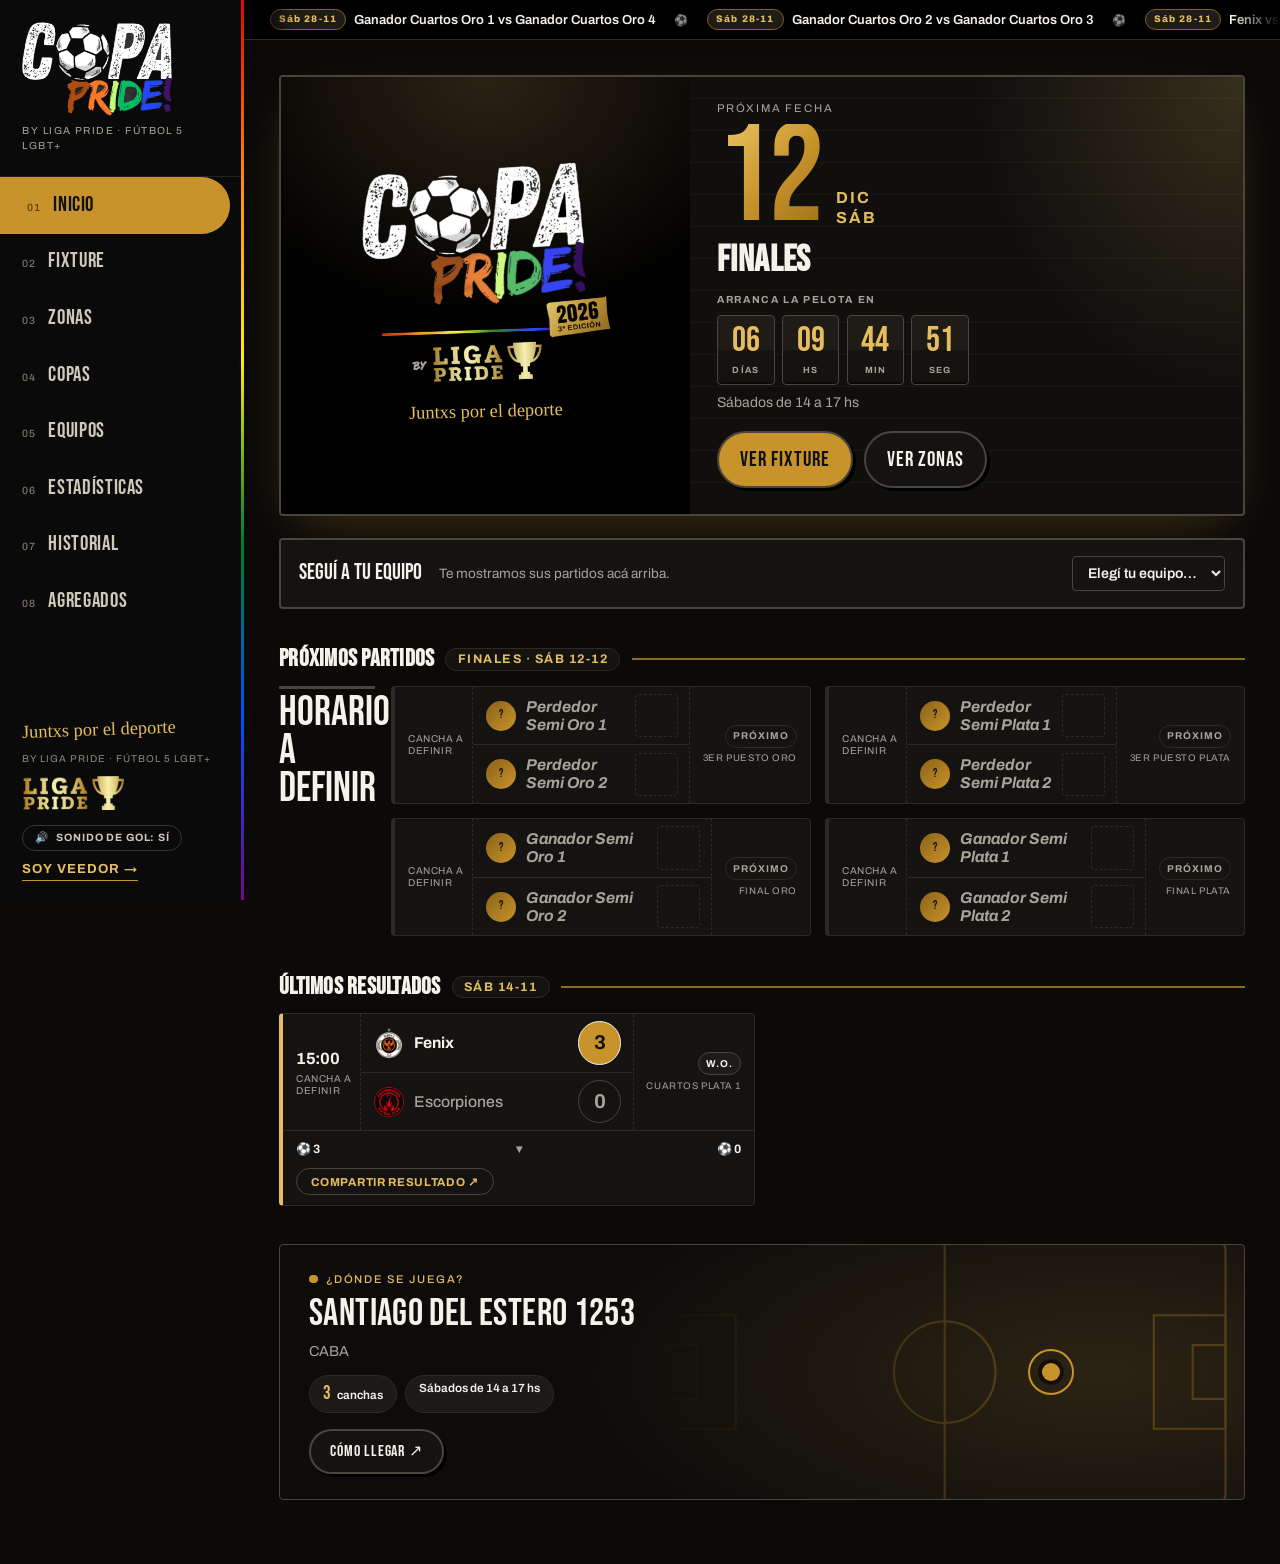
==== commit 63a49c26: "Cuartos Plata 1: Fenix gana por W.O. (Escorpiones no se presentó) Co-Authored-By: Claude Opus 5.5 <n" ====
--- a/index.html
+++ b/index.html
@@ -23,8 +23,8 @@
   <link rel="preconnect" href="https://fonts.gstatic.com" crossorigin>
   <link href="https://fonts.googleapis.com/css2?family=Anton&family=Archivo:wght@400;600;700&family=Permanent+Marker&family=Bebas+Neue&display=swap" rel="stylesheet">
   <link rel="icon" type="image/png" href="img/logo.png">
-  <link rel="stylesheet" href="intro.css?v=1794446113">
-  <link rel="stylesheet" href="style.css?v=1794446113">
+  <link rel="stylesheet" href="intro.css?v=1794683448">
+  <link rel="stylesheet" href="style.css?v=1794683448">
 </head>
 <body>
   <!-- Intro con el logo: la pelota cae entre la C y la P, rebota dos veces y festeja; se va sola o con un toque -->
@@ -86,8 +86,8 @@
     </details>
   </nav>
 
-  <script src="data.js?v=1794446113"></script>
-  <script src="mascotas.js?v=1794446113"></script>
-  <script src="app.js?v=1794446113"></script>
+  <script src="data.js?v=1794683448"></script>
+  <script src="mascotas.js?v=1794683448"></script>
+  <script src="app.js?v=1794683448"></script>
 </body>
 </html>
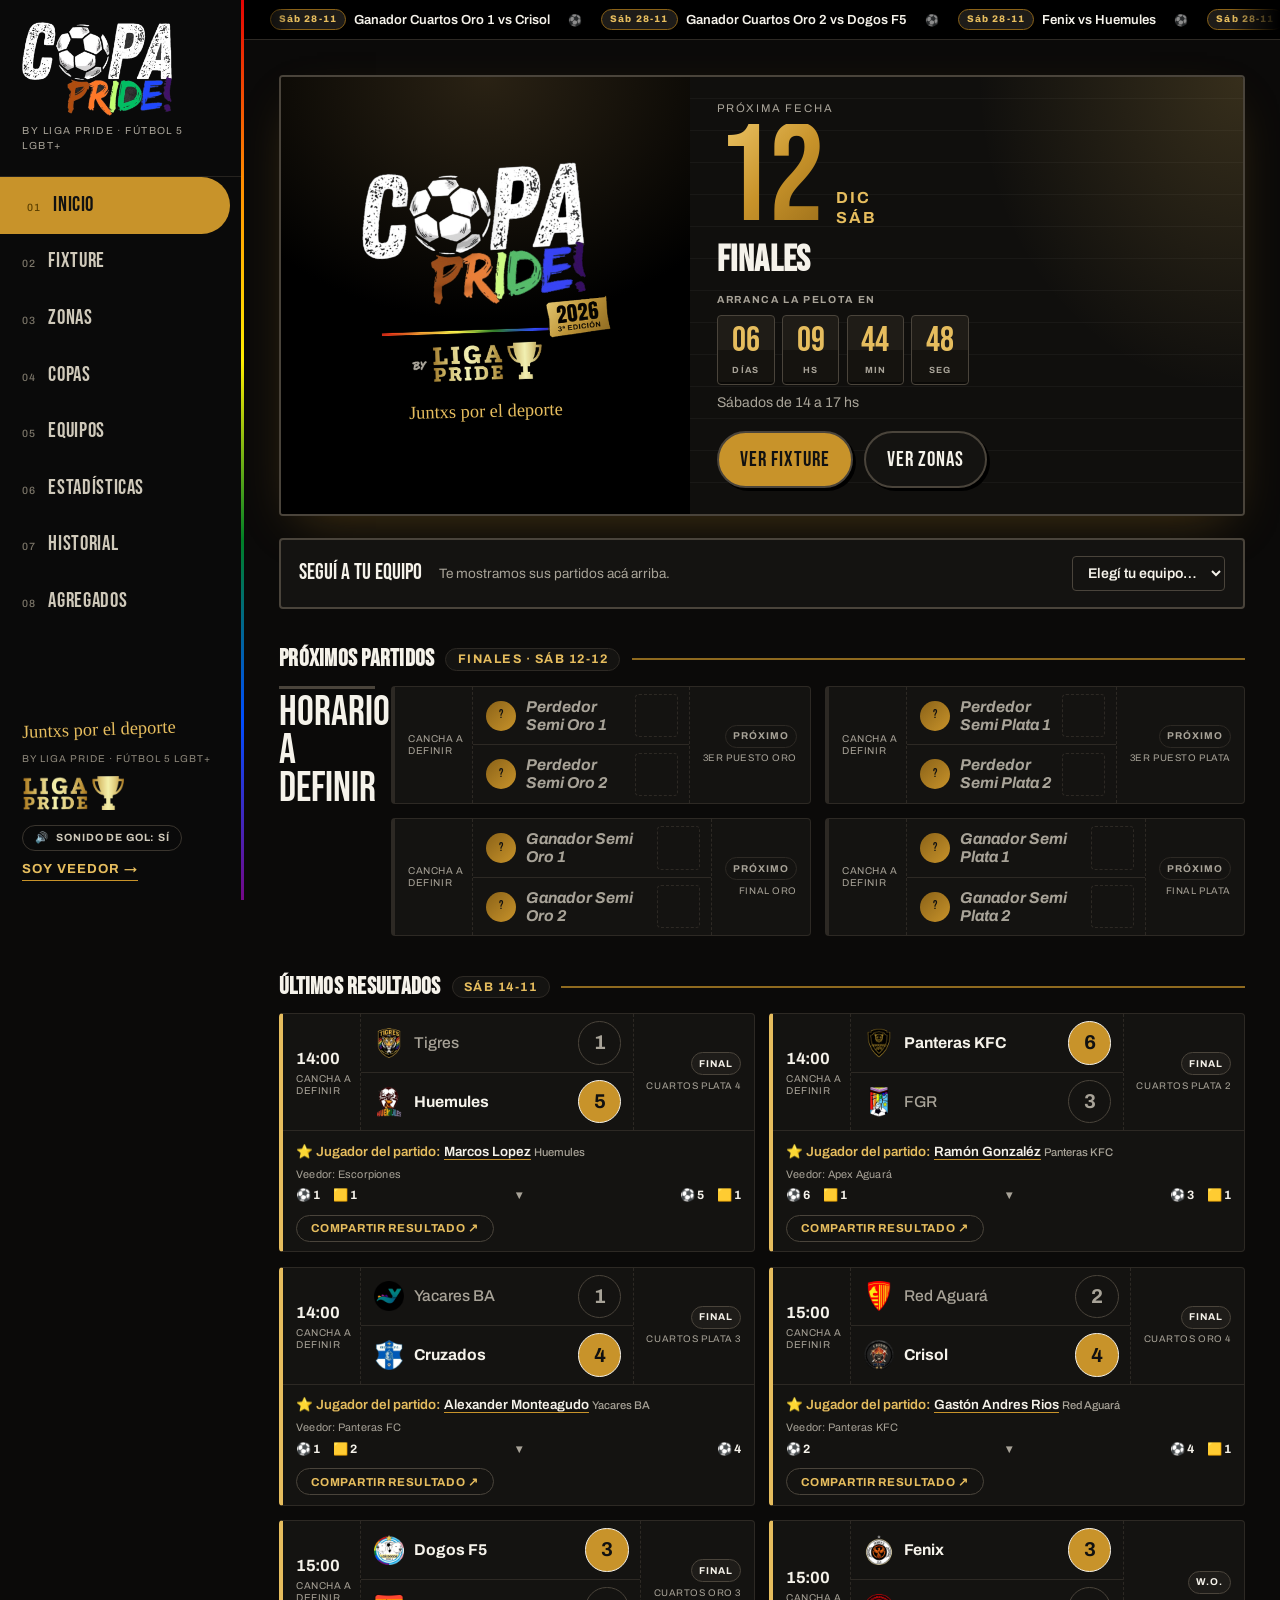
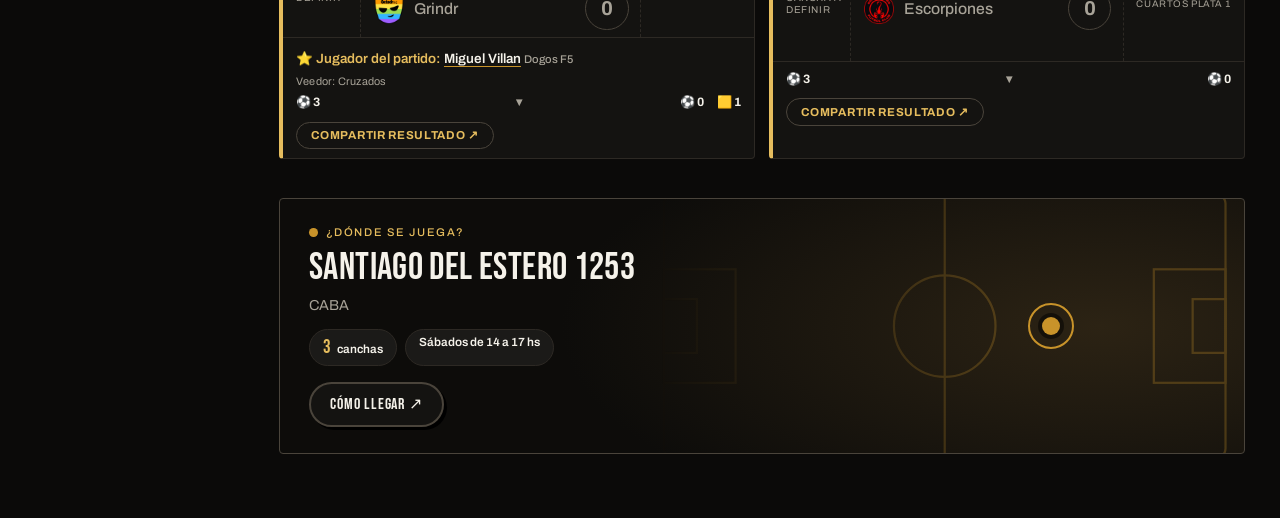
==== commit d5da9be9: "Cuartos 14/11: cargados 5 partidos desde las planillas Co-Authored-By: Claude Opus 5.5 <noreply@anth" ====
--- a/index.html
+++ b/index.html
@@ -23,8 +23,8 @@
   <link rel="preconnect" href="https://fonts.gstatic.com" crossorigin>
   <link href="https://fonts.googleapis.com/css2?family=Anton&family=Archivo:wght@400;600;700&family=Permanent+Marker&family=Bebas+Neue&display=swap" rel="stylesheet">
   <link rel="icon" type="image/png" href="img/logo.png">
-  <link rel="stylesheet" href="intro.css?v=1794683448">
-  <link rel="stylesheet" href="style.css?v=1794683448">
+  <link rel="stylesheet" href="intro.css?v=1794684224">
+  <link rel="stylesheet" href="style.css?v=1794684224">
 </head>
 <body>
   <!-- Intro con el logo: la pelota cae entre la C y la P, rebota dos veces y festeja; se va sola o con un toque -->
@@ -86,8 +86,8 @@
     </details>
   </nav>
 
-  <script src="data.js?v=1794683448"></script>
-  <script src="mascotas.js?v=1794683448"></script>
-  <script src="app.js?v=1794683448"></script>
+  <script src="data.js?v=1794684224"></script>
+  <script src="mascotas.js?v=1794684224"></script>
+  <script src="app.js?v=1794684224"></script>
 </body>
 </html>
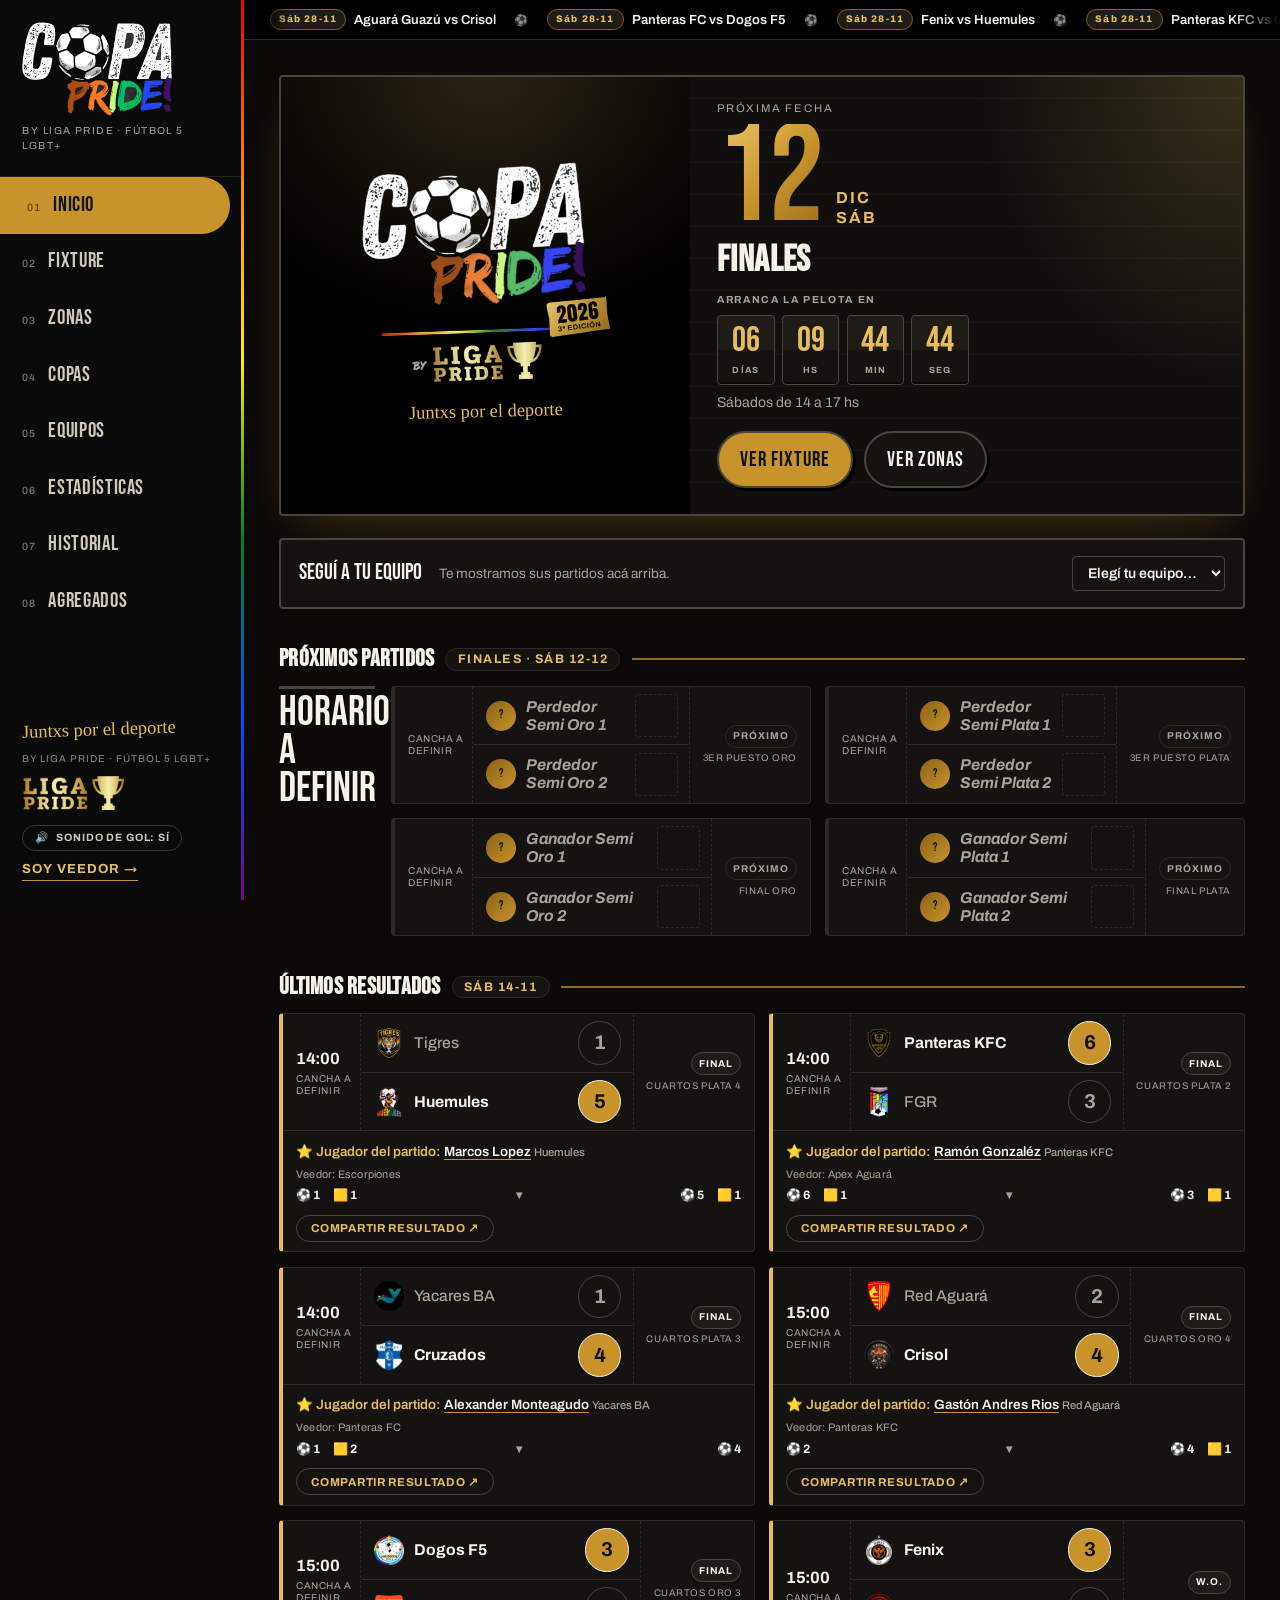
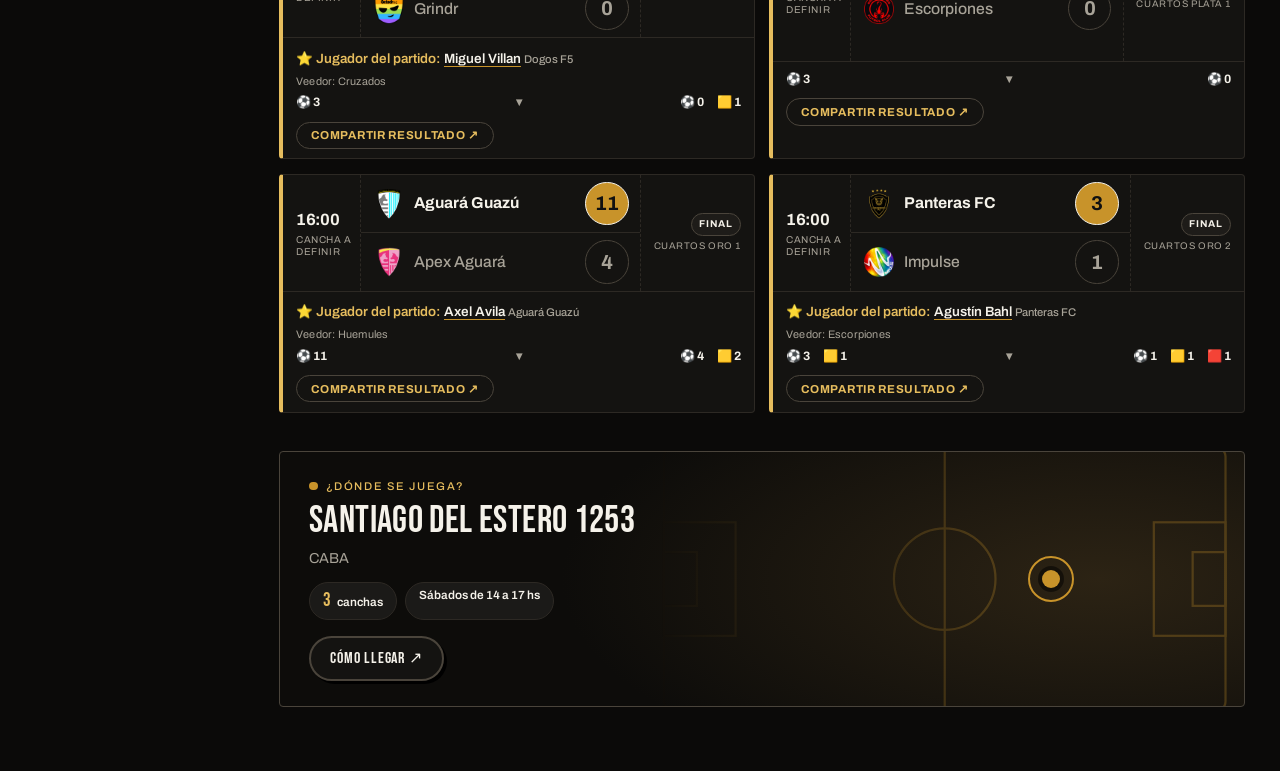
==== commit a8042183: "Cuartos Oro 1 y 2 cargados desde las planillas Co-Authored-By: Claude Opus 5.5 <noreply@anthropic.co" ====
--- a/index.html
+++ b/index.html
@@ -23,8 +23,8 @@
   <link rel="preconnect" href="https://fonts.gstatic.com" crossorigin>
   <link href="https://fonts.googleapis.com/css2?family=Anton&family=Archivo:wght@400;600;700&family=Permanent+Marker&family=Bebas+Neue&display=swap" rel="stylesheet">
   <link rel="icon" type="image/png" href="img/logo.png">
-  <link rel="stylesheet" href="intro.css?v=1794684224">
-  <link rel="stylesheet" href="style.css?v=1794684224">
+  <link rel="stylesheet" href="intro.css?v=1794687948">
+  <link rel="stylesheet" href="style.css?v=1794687948">
 </head>
 <body>
   <!-- Intro con el logo: la pelota cae entre la C y la P, rebota dos veces y festeja; se va sola o con un toque -->
@@ -86,8 +86,8 @@
     </details>
   </nav>
 
-  <script src="data.js?v=1794684224"></script>
-  <script src="mascotas.js?v=1794684224"></script>
-  <script src="app.js?v=1794684224"></script>
+  <script src="data.js?v=1794687948"></script>
+  <script src="mascotas.js?v=1794687948"></script>
+  <script src="app.js?v=1794687948"></script>
 </body>
 </html>
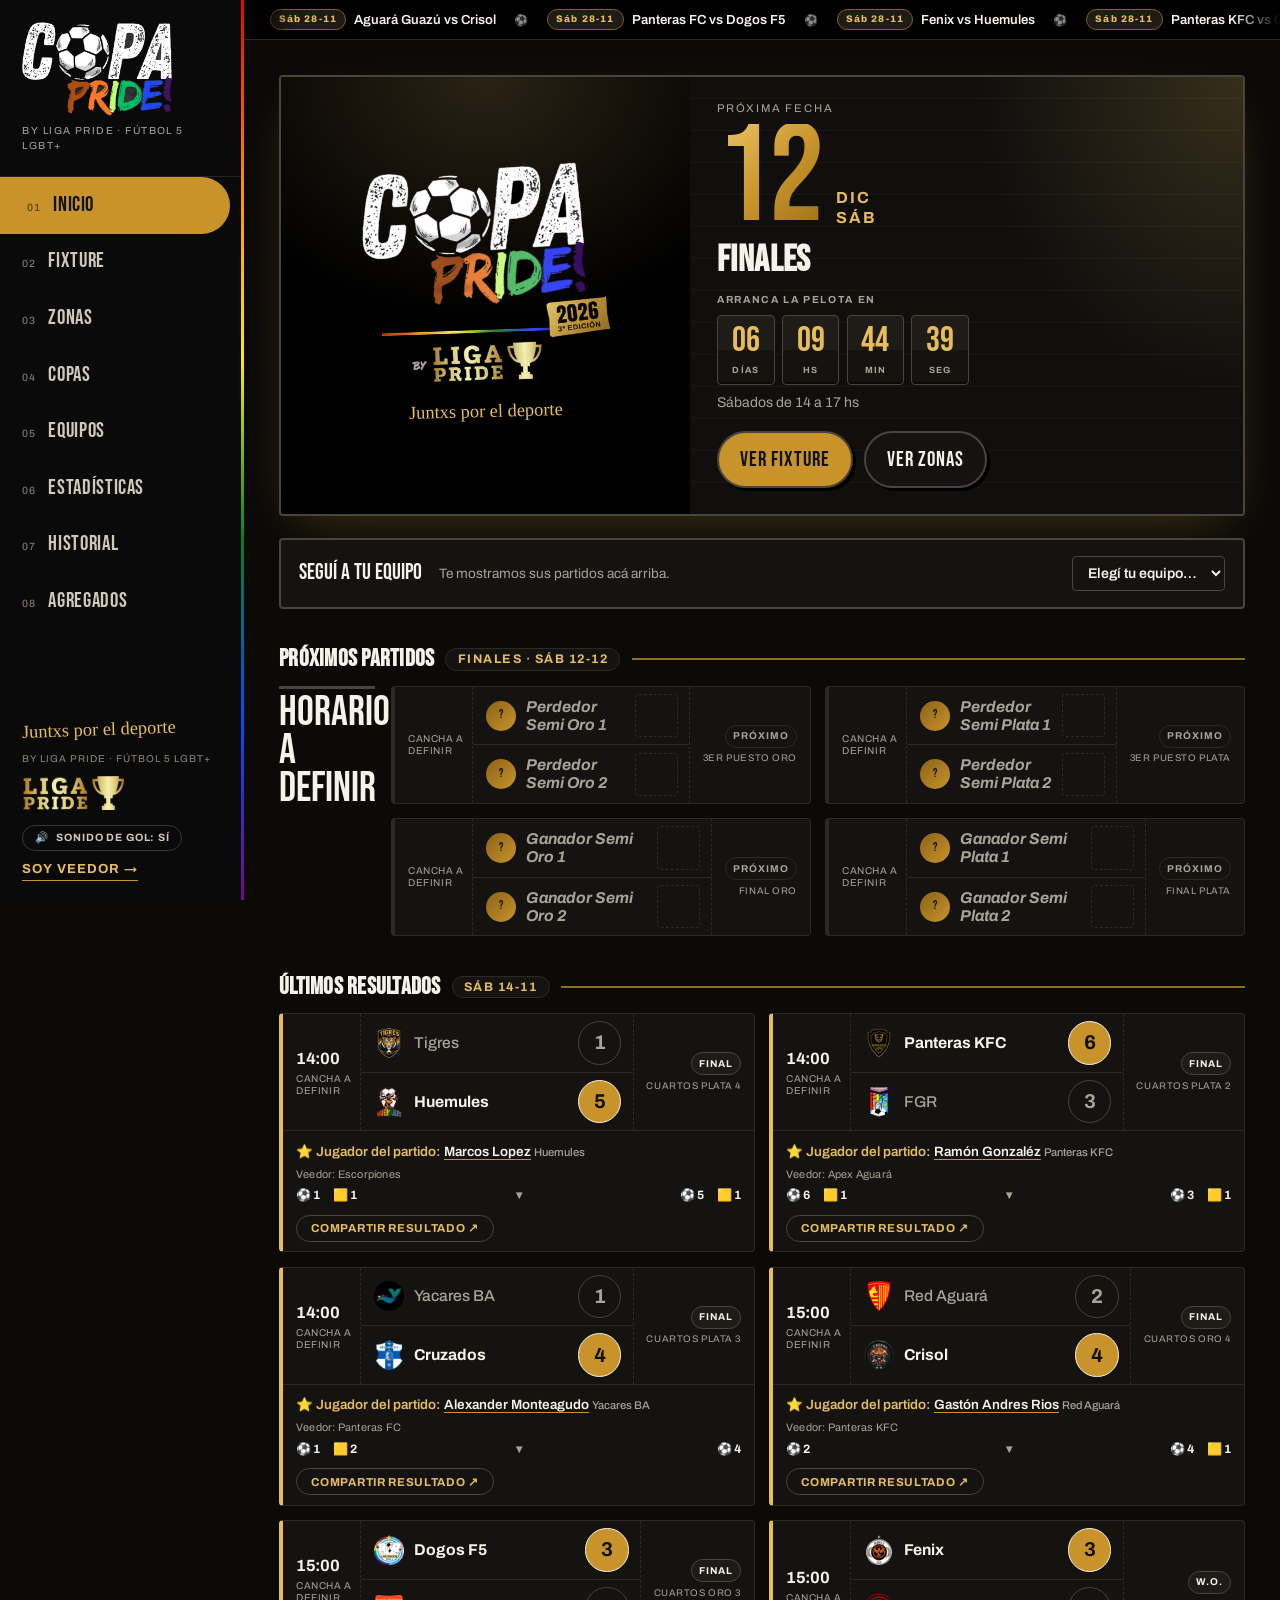
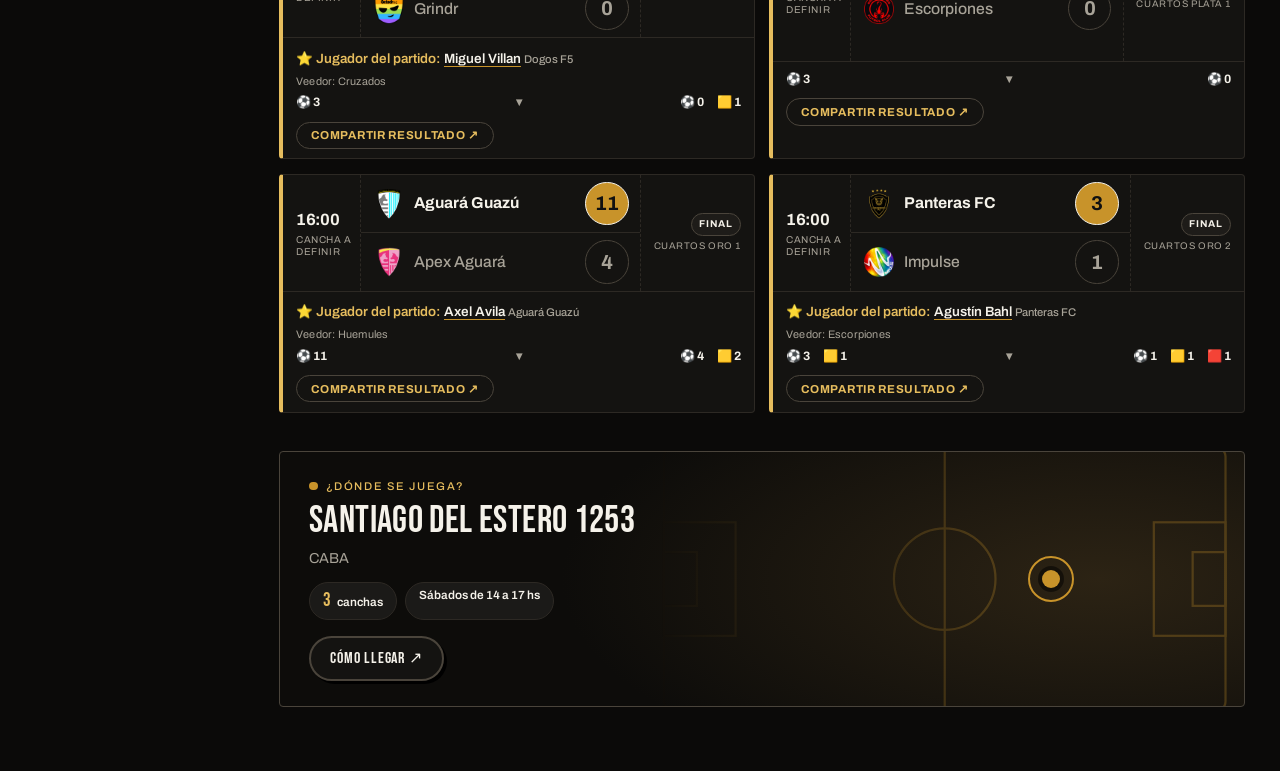
==== commit 3cd24900: "Acevedo cumplió la suspensión Co-Authored-By: Claude Opus 5.5 <noreply@anthropic.com> Claude-Session" ====
--- a/index.html
+++ b/index.html
@@ -23,8 +23,8 @@
   <link rel="preconnect" href="https://fonts.gstatic.com" crossorigin>
   <link href="https://fonts.googleapis.com/css2?family=Anton&family=Archivo:wght@400;600;700&family=Permanent+Marker&family=Bebas+Neue&display=swap" rel="stylesheet">
   <link rel="icon" type="image/png" href="img/logo.png">
-  <link rel="stylesheet" href="intro.css?v=1794687948">
-  <link rel="stylesheet" href="style.css?v=1794687948">
+  <link rel="stylesheet" href="intro.css?v=1794692050">
+  <link rel="stylesheet" href="style.css?v=1794692050">
 </head>
 <body>
   <!-- Intro con el logo: la pelota cae entre la C y la P, rebota dos veces y festeja; se va sola o con un toque -->
@@ -86,8 +86,8 @@
     </details>
   </nav>
 
-  <script src="data.js?v=1794687948"></script>
-  <script src="mascotas.js?v=1794687948"></script>
-  <script src="app.js?v=1794687948"></script>
+  <script src="data.js?v=1794692050"></script>
+  <script src="mascotas.js?v=1794692050"></script>
+  <script src="app.js?v=1794692050"></script>
 </body>
 </html>
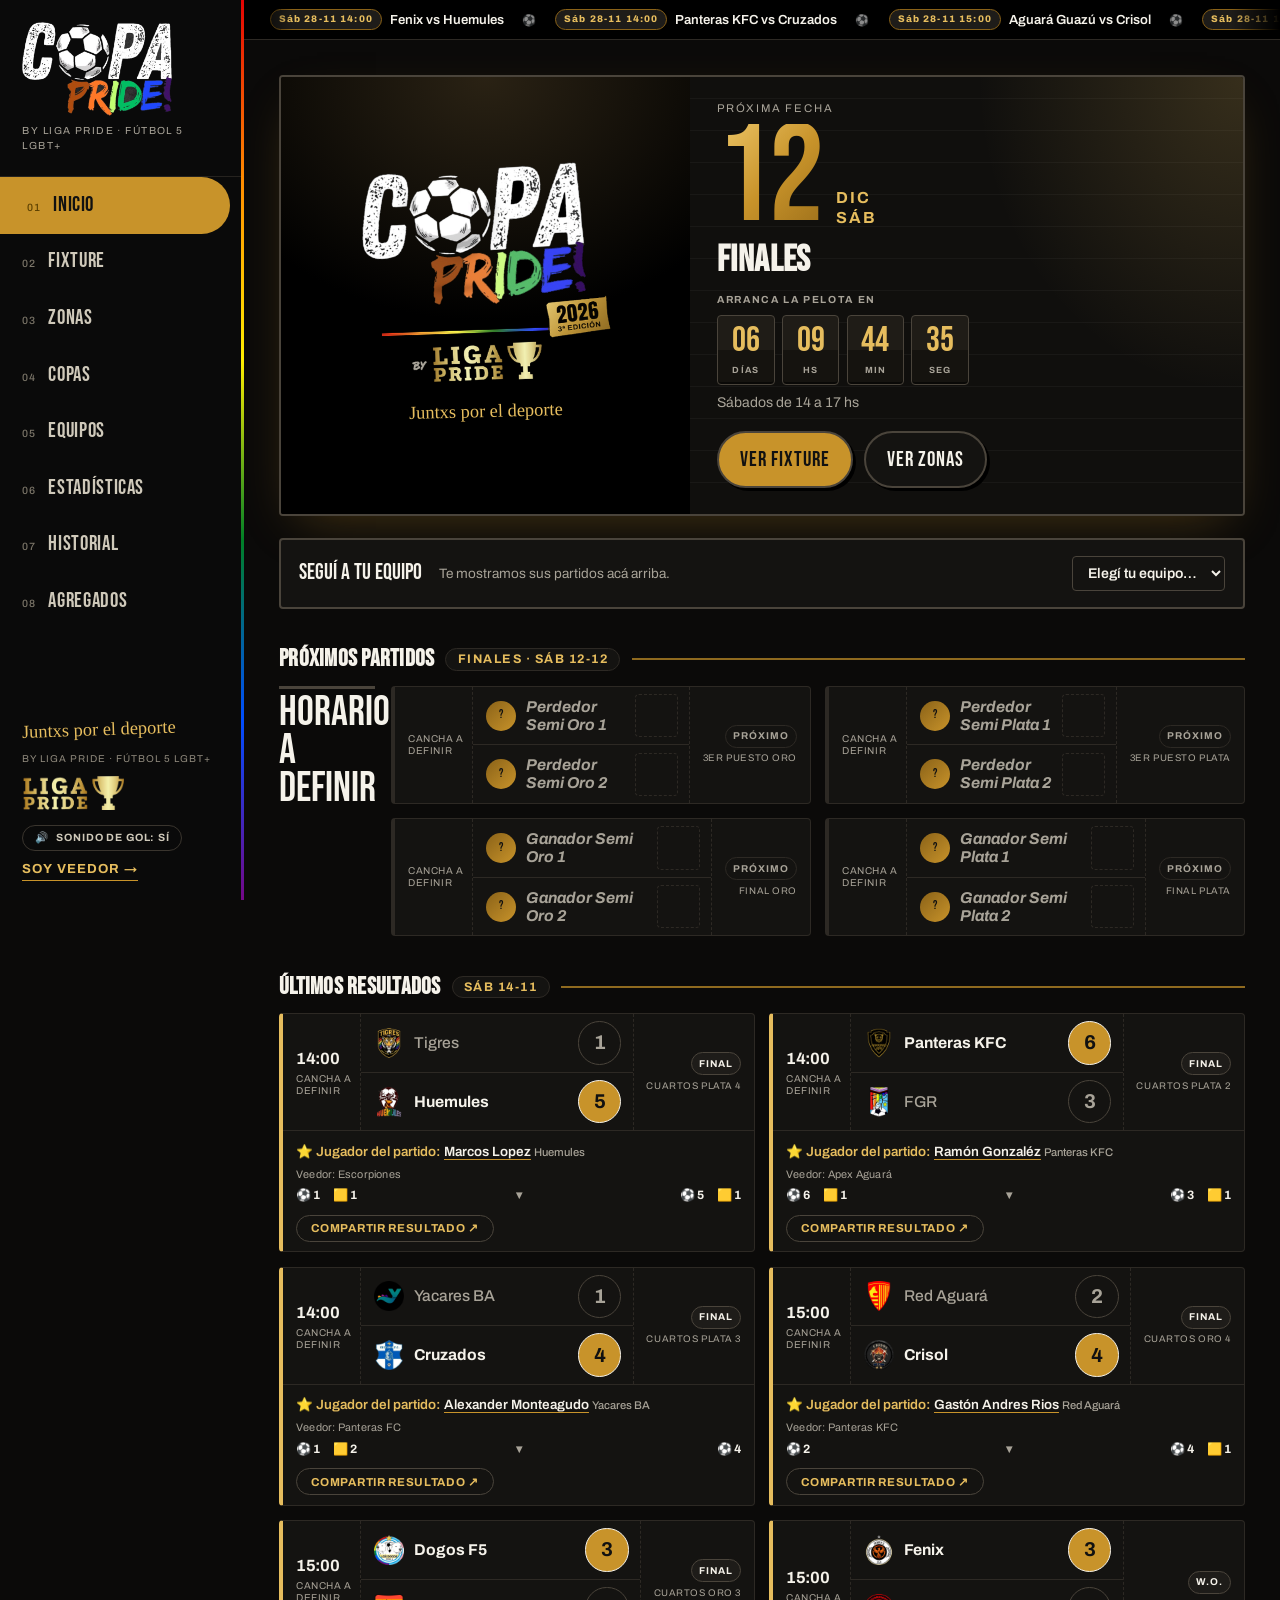
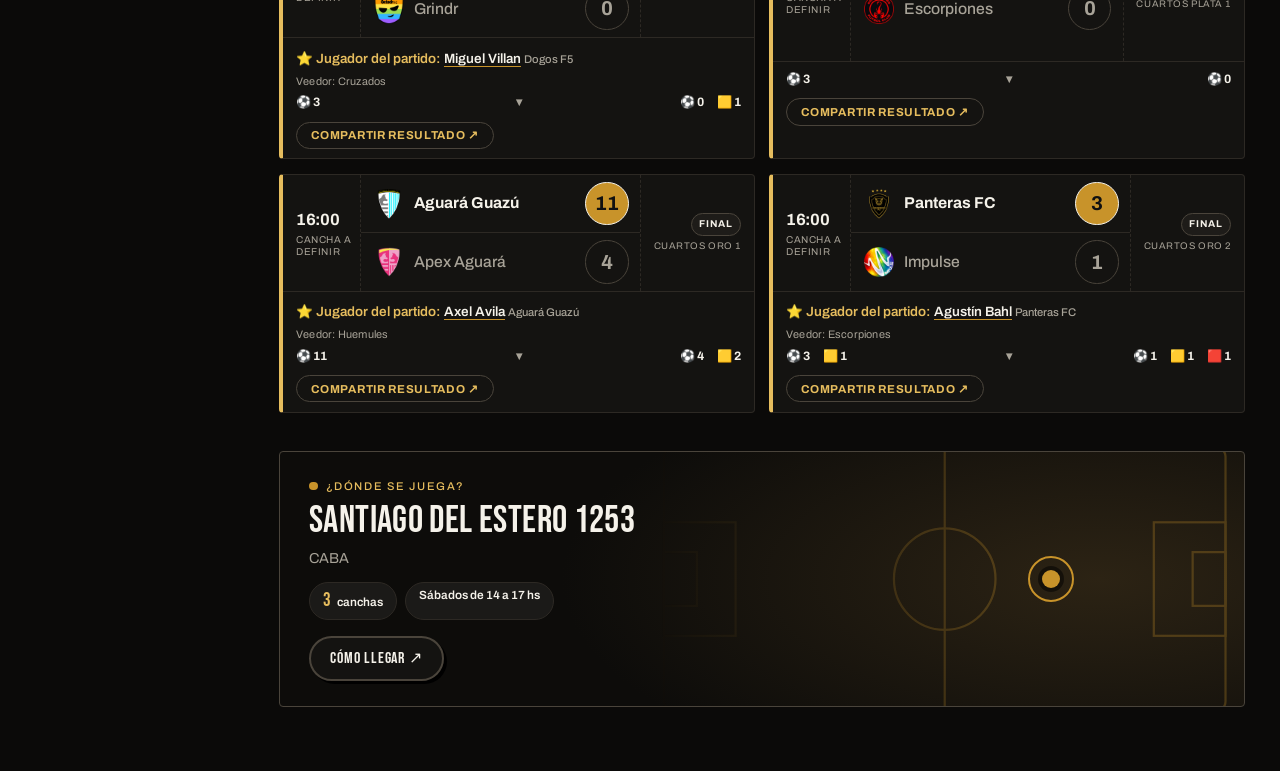
==== commit a5b50e05: "Semis 28/11: Plata 14 hs, Oro 15 y 16 hs Co-Authored-By: Claude Opus 5.5 <noreply@anthropic.com> Cla" ====
--- a/index.html
+++ b/index.html
@@ -23,8 +23,8 @@
   <link rel="preconnect" href="https://fonts.gstatic.com" crossorigin>
   <link href="https://fonts.googleapis.com/css2?family=Anton&family=Archivo:wght@400;600;700&family=Permanent+Marker&family=Bebas+Neue&display=swap" rel="stylesheet">
   <link rel="icon" type="image/png" href="img/logo.png">
-  <link rel="stylesheet" href="intro.css?v=1794692050">
-  <link rel="stylesheet" href="style.css?v=1794692050">
+  <link rel="stylesheet" href="intro.css?v=1794694545">
+  <link rel="stylesheet" href="style.css?v=1794694545">
 </head>
 <body>
   <!-- Intro con el logo: la pelota cae entre la C y la P, rebota dos veces y festeja; se va sola o con un toque -->
@@ -86,8 +86,8 @@
     </details>
   </nav>
 
-  <script src="data.js?v=1794692050"></script>
-  <script src="mascotas.js?v=1794692050"></script>
-  <script src="app.js?v=1794692050"></script>
+  <script src="data.js?v=1794694545"></script>
+  <script src="mascotas.js?v=1794694545"></script>
+  <script src="app.js?v=1794694545"></script>
 </body>
 </html>
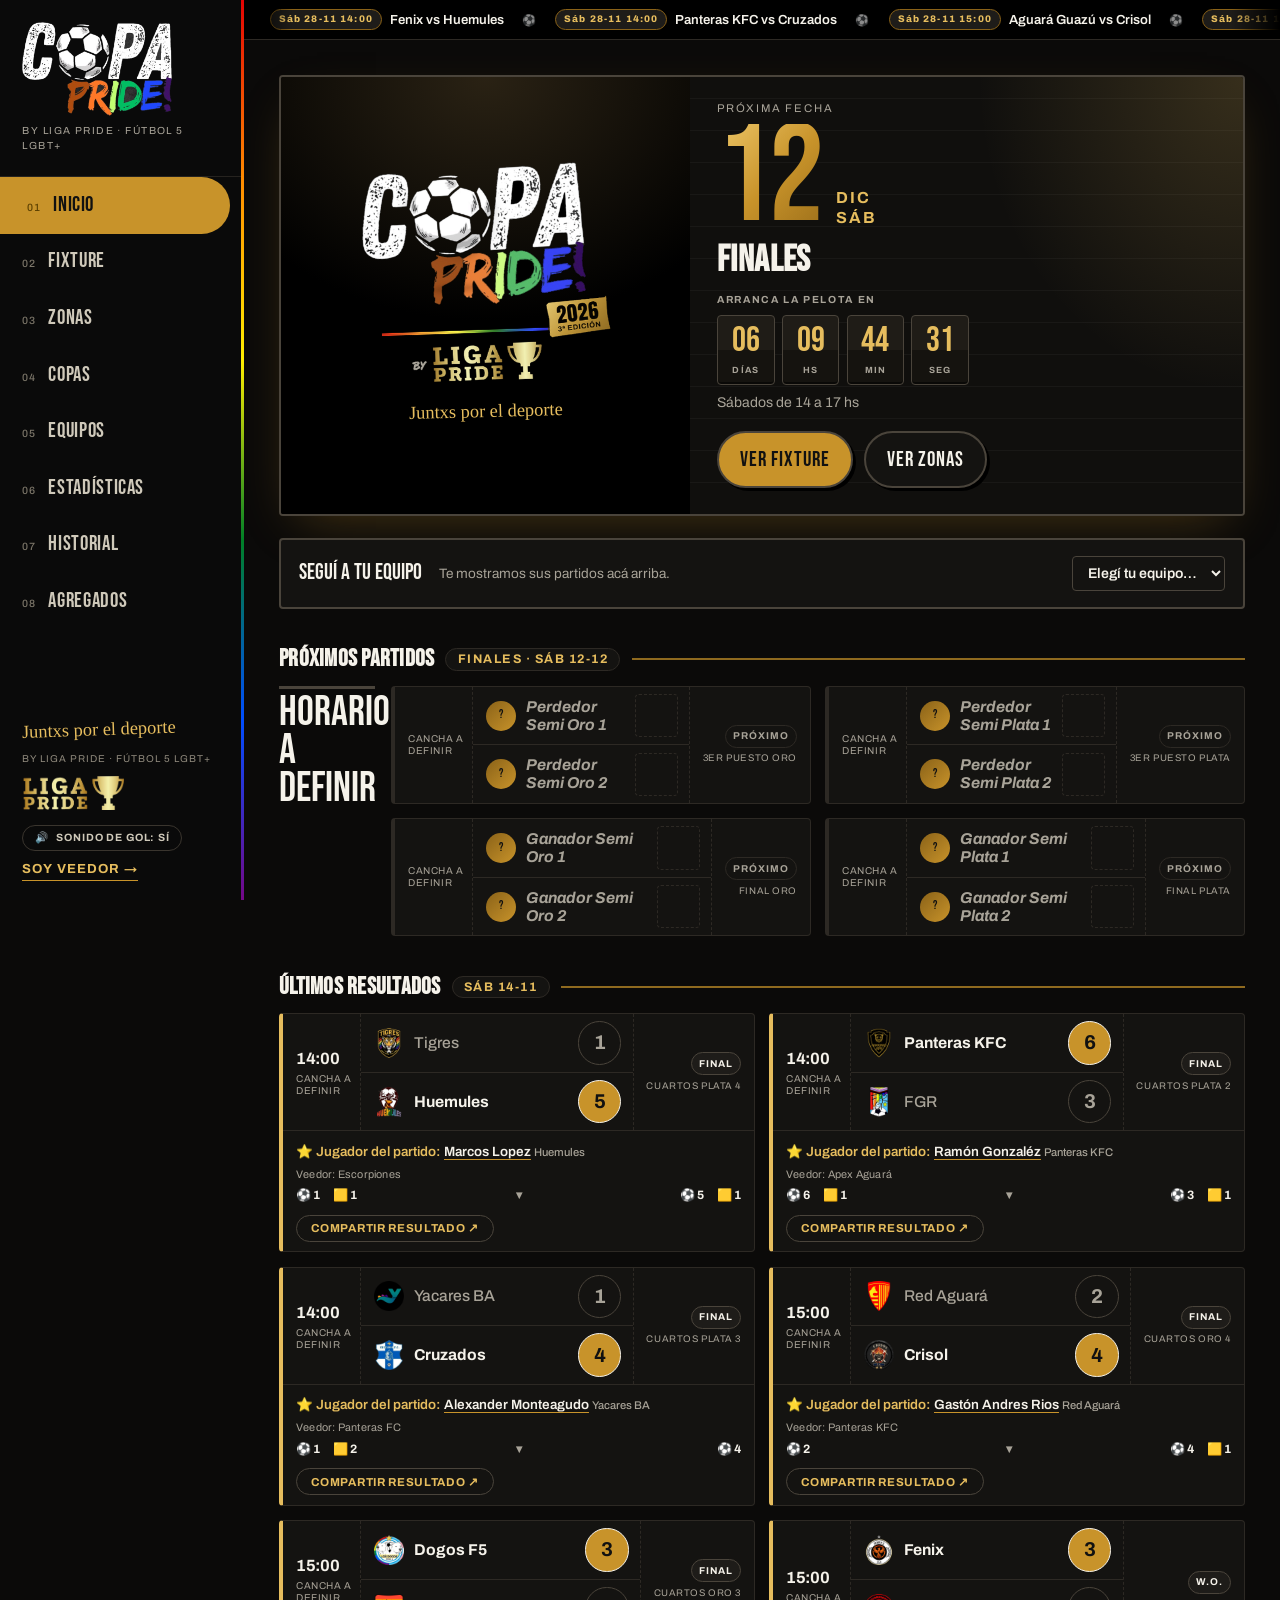
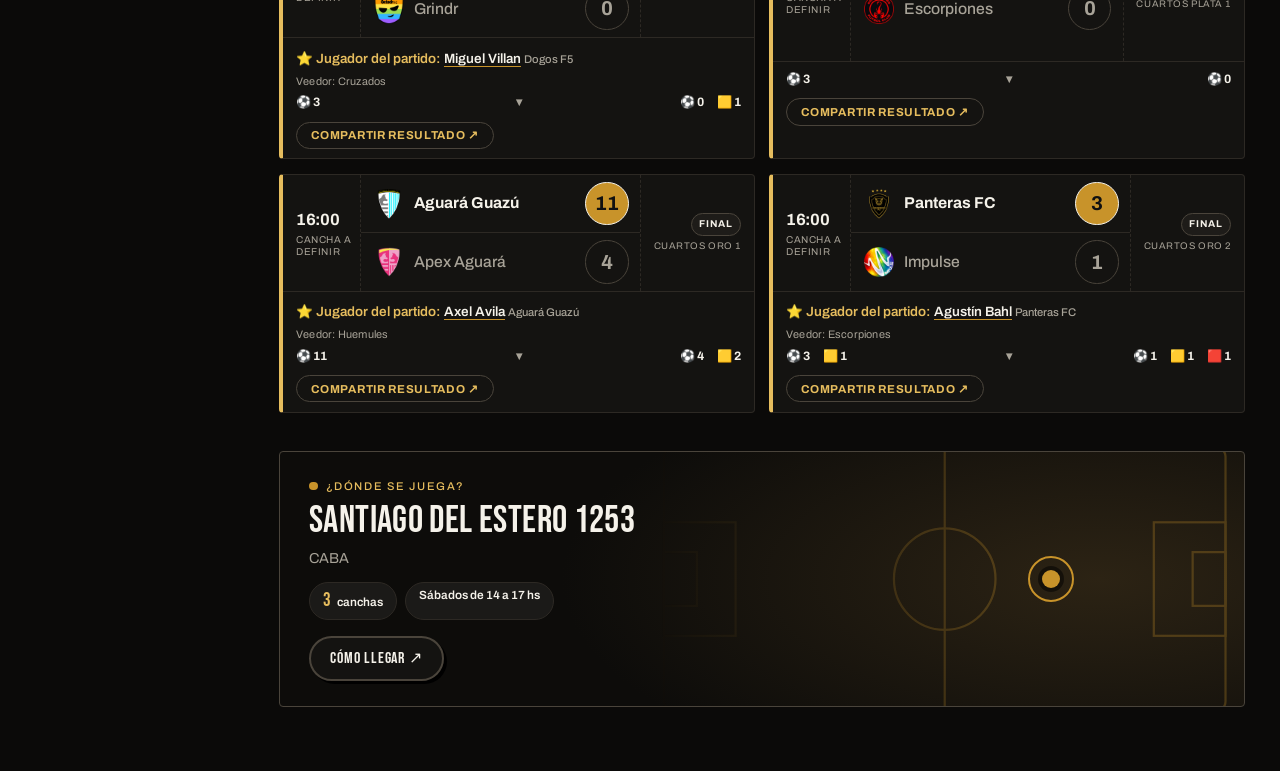
==== commit d6098502: "Semis 28/11: canchas Co-Authored-By: Claude Opus 5.5 <noreply@anthropic.com> Claude-Session: https:/" ====
--- a/index.html
+++ b/index.html
@@ -23,8 +23,8 @@
   <link rel="preconnect" href="https://fonts.gstatic.com" crossorigin>
   <link href="https://fonts.googleapis.com/css2?family=Anton&family=Archivo:wght@400;600;700&family=Permanent+Marker&family=Bebas+Neue&display=swap" rel="stylesheet">
   <link rel="icon" type="image/png" href="img/logo.png">
-  <link rel="stylesheet" href="intro.css?v=1794694545">
-  <link rel="stylesheet" href="style.css?v=1794694545">
+  <link rel="stylesheet" href="intro.css?v=1794694617">
+  <link rel="stylesheet" href="style.css?v=1794694617">
 </head>
 <body>
   <!-- Intro con el logo: la pelota cae entre la C y la P, rebota dos veces y festeja; se va sola o con un toque -->
@@ -86,8 +86,8 @@
     </details>
   </nav>
 
-  <script src="data.js?v=1794694545"></script>
-  <script src="mascotas.js?v=1794694545"></script>
-  <script src="app.js?v=1794694545"></script>
+  <script src="data.js?v=1794694617"></script>
+  <script src="mascotas.js?v=1794694617"></script>
+  <script src="app.js?v=1794694617"></script>
 </body>
 </html>
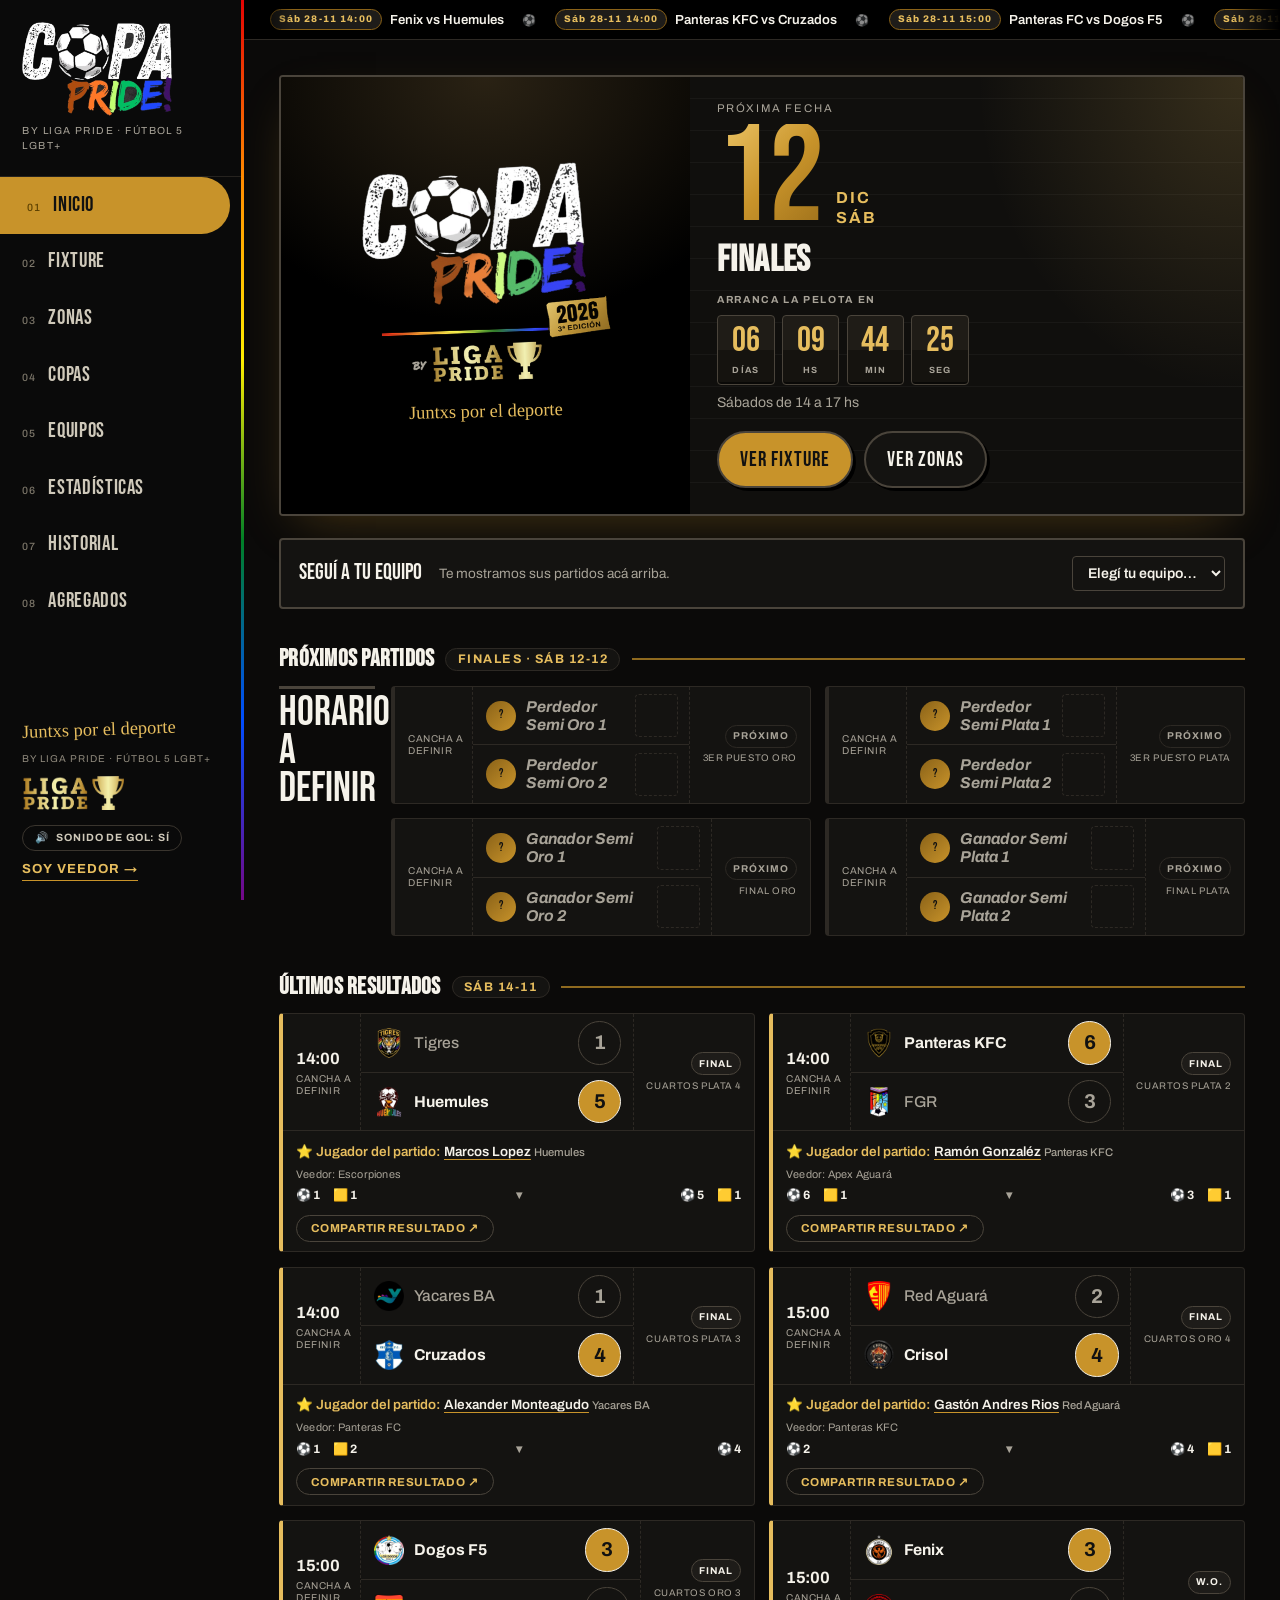
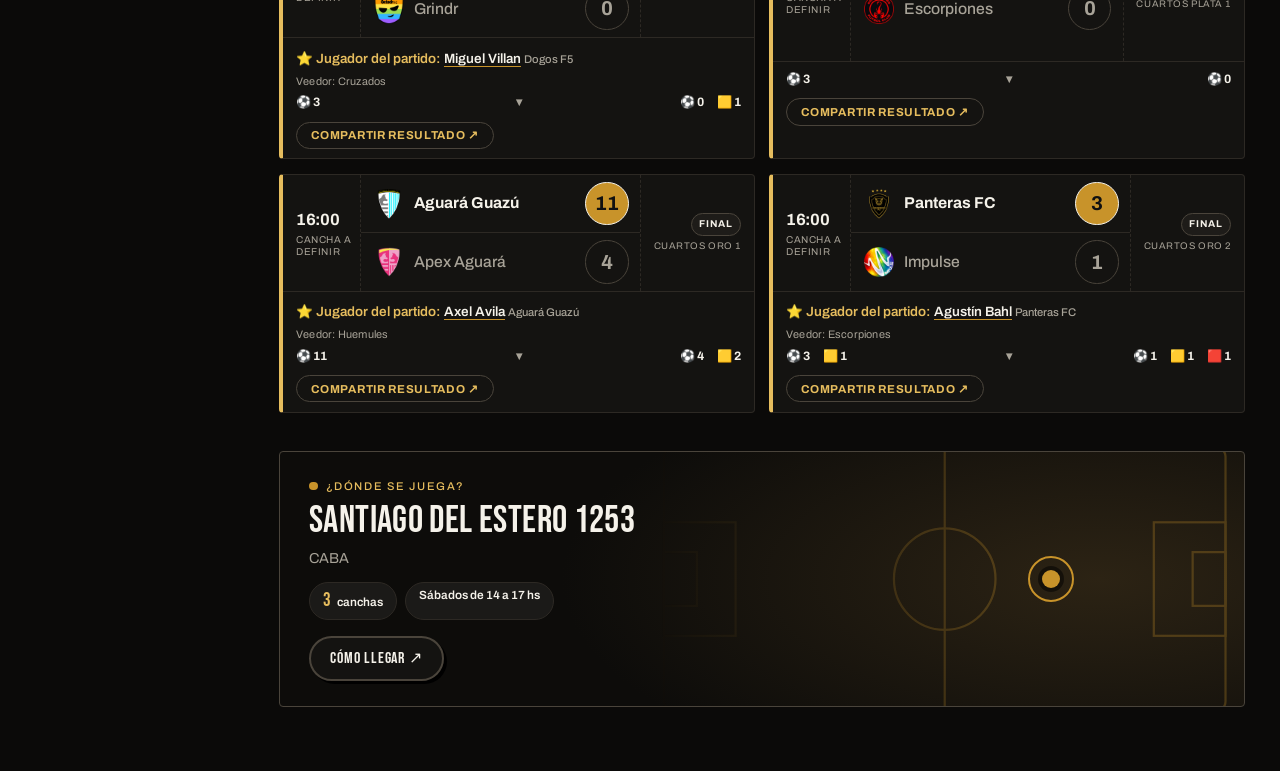
==== commit 52822ca6: "Semis Oro: Panteras FC-Dogos 15 hs, Aguará-Crisol 16 hs Co-Authored-By: Claude Opus 5.5 <noreply@ant" ====
--- a/index.html
+++ b/index.html
@@ -23,8 +23,8 @@
   <link rel="preconnect" href="https://fonts.gstatic.com" crossorigin>
   <link href="https://fonts.googleapis.com/css2?family=Anton&family=Archivo:wght@400;600;700&family=Permanent+Marker&family=Bebas+Neue&display=swap" rel="stylesheet">
   <link rel="icon" type="image/png" href="img/logo.png">
-  <link rel="stylesheet" href="intro.css?v=1794694617">
-  <link rel="stylesheet" href="style.css?v=1794694617">
+  <link rel="stylesheet" href="intro.css?v=1794694734">
+  <link rel="stylesheet" href="style.css?v=1794694734">
 </head>
 <body>
   <!-- Intro con el logo: la pelota cae entre la C y la P, rebota dos veces y festeja; se va sola o con un toque -->
@@ -86,8 +86,8 @@
     </details>
   </nav>
 
-  <script src="data.js?v=1794694617"></script>
-  <script src="mascotas.js?v=1794694617"></script>
-  <script src="app.js?v=1794694617"></script>
+  <script src="data.js?v=1794694734"></script>
+  <script src="mascotas.js?v=1794694734"></script>
+  <script src="app.js?v=1794694734"></script>
 </body>
 </html>
